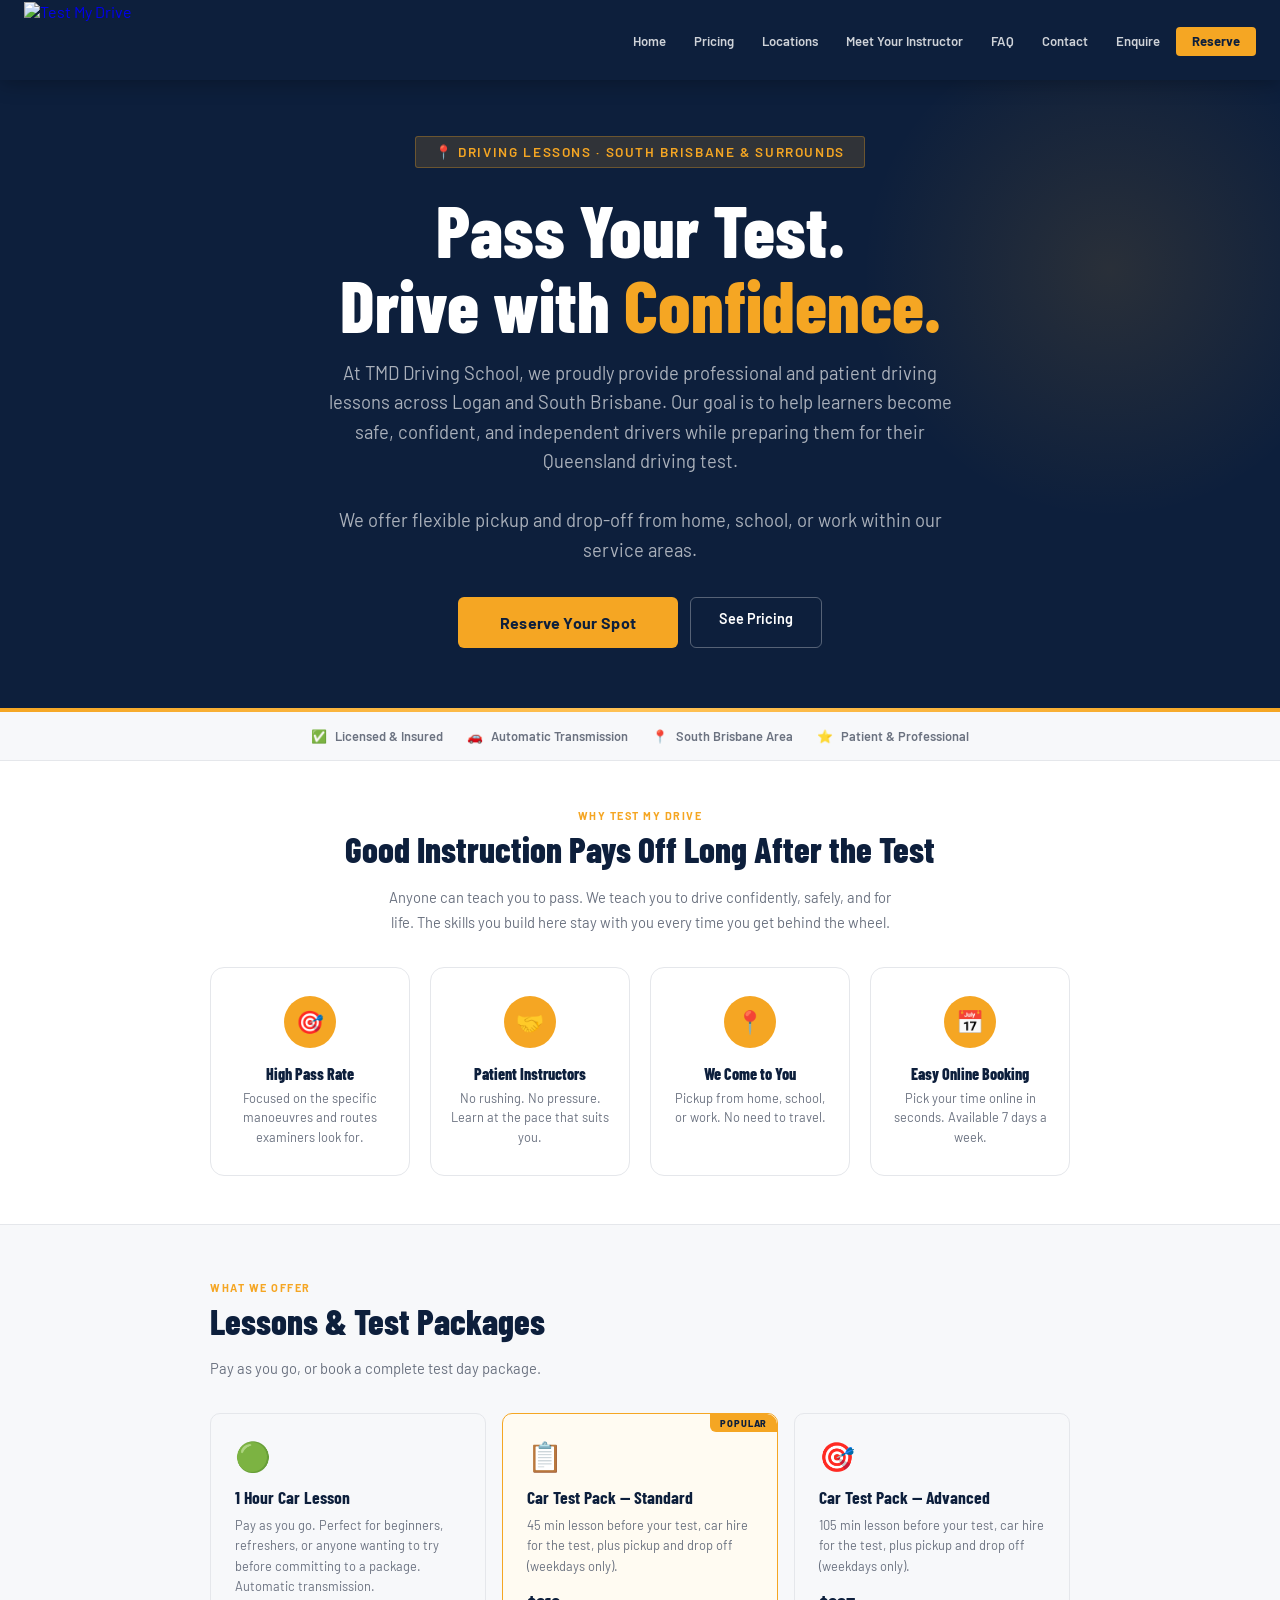
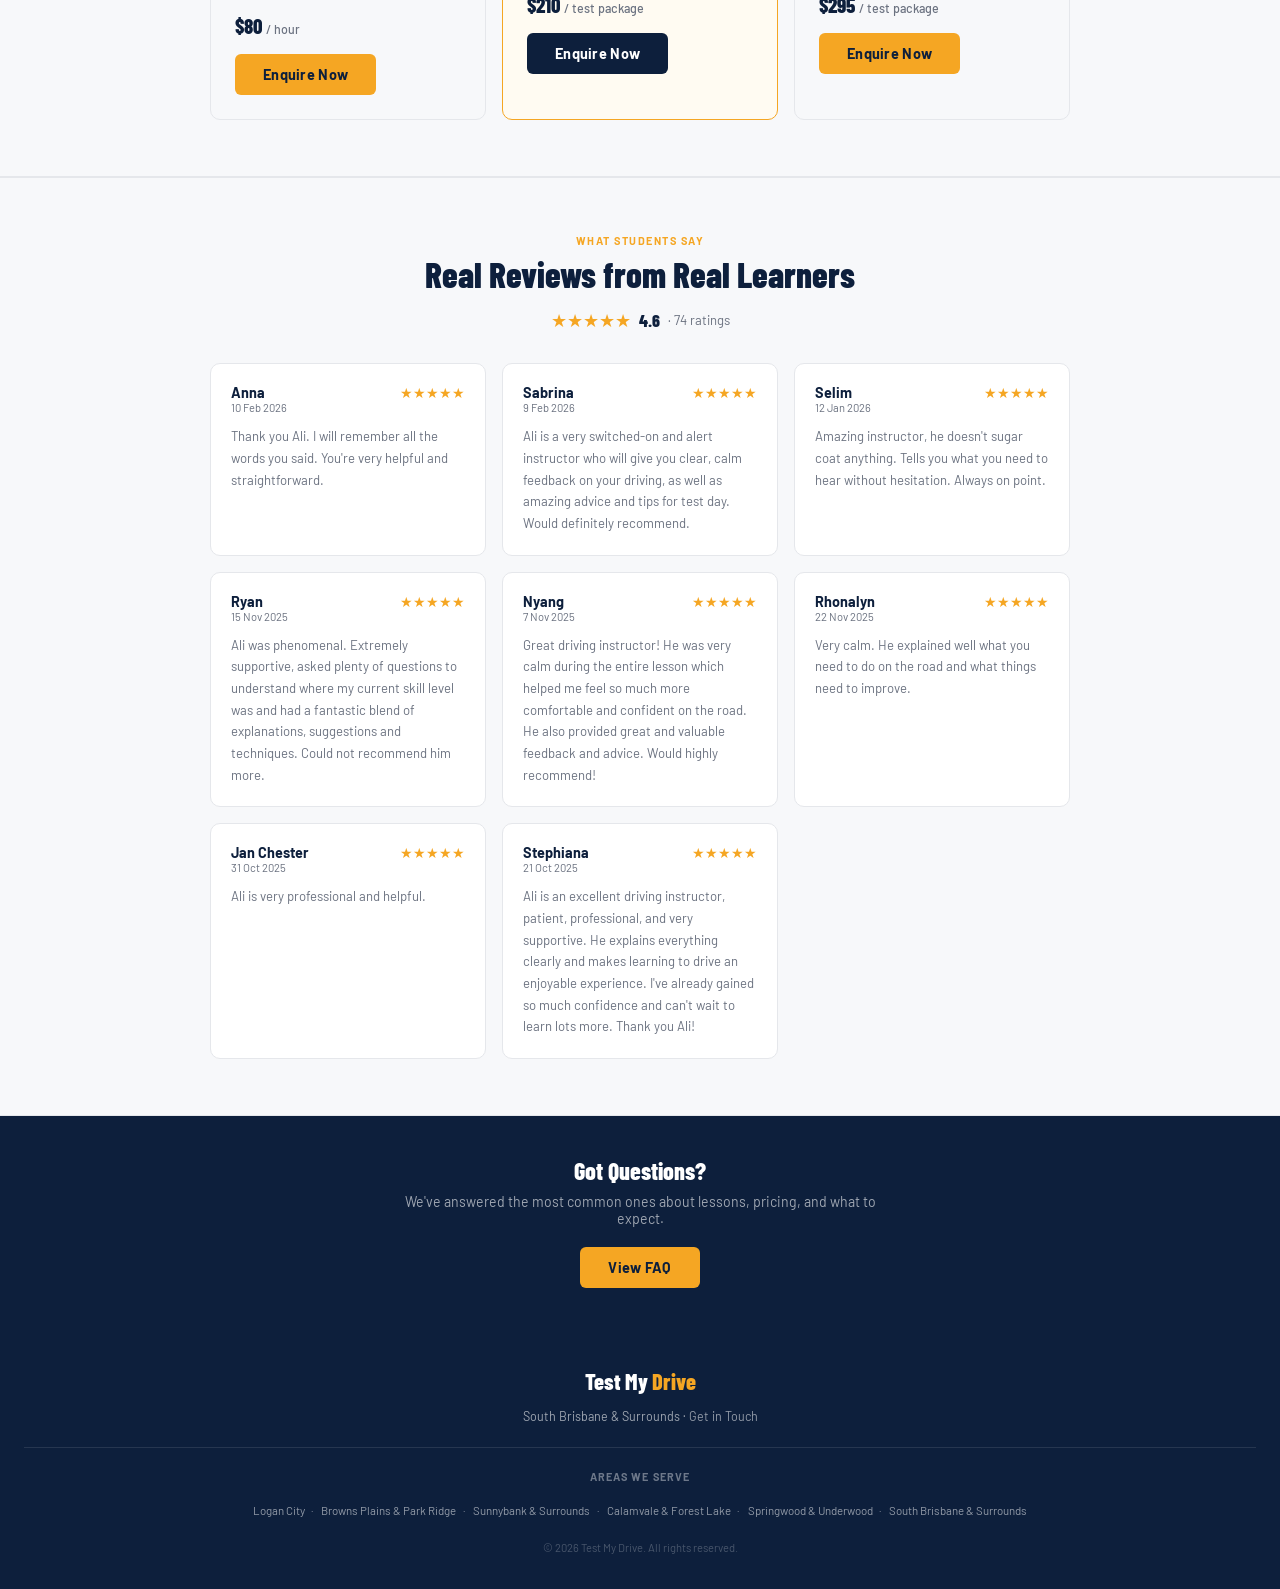
==== index.html @ 2f355c3d "Add files via upload" ====
<!DOCTYPE html>
<html lang="en">
<head>
  <meta charset="UTF-8" />
  <meta name="viewport" content="width=device-width, initial-scale=1.0" />
  <title>Test My Drive — Driving Lessons South Brisbane | Qualified Instructor</title>
  <meta name="description" content="Driving lessons in South Brisbane, West End, Woolloongabba, Annerley, Moorooka, Greenslopes and surrounds. Patient, qualified instructor. Manual and automatic. Book online today." />
  <meta name="keywords" content="driving lessons south Brisbane, driving instructor south Brisbane, driving school Brisbane, learner driver lessons, test preparation Brisbane, manual driving lessons, Woolloongabba driving instructor, Annerley driving lessons, West End driving school" />
  <meta name="robots" content="index, follow" />
  <link rel="canonical" href="https://www.testmydrive.com.au/" />

  <!-- Open Graph -->
  <meta property="og:title" content="Test My Drive — Driving Lessons South Brisbane" />
  <meta property="og:description" content="Patient, qualified driving instruction across South Brisbane. Manual and automatic. Book a lesson today." />
  <meta property="og:type" content="website" />
  <meta property="og:url" content="https://www.testmydrive.com.au/" />
  <meta property="og:locale" content="en_AU" />

  <!-- Local Business Schema -->
  <script type="application/ld+json">
  {
    "@context": "https://schema.org",
    "@type": "DrivingSchool",
    "name": "Test My Drive",
    "url": "https://www.testmydrive.com.au",
    "description": "Professional driving instruction for learners and adults across South Brisbane and surrounds. Manual and automatic lessons available.",
    "address": {
      "@type": "PostalAddress",
      "addressLocality": "South Brisbane",
      "addressRegion": "QLD",
      "addressCountry": "AU"
    },
    "areaServed": [
      "South Brisbane", "West End", "Woolloongabba", "Annerley", "Yeronga",
      "Moorooka", "Salisbury", "Rocklea", "Tarragindi", "Greenslopes",
      "Holland Park", "Mount Gravatt", "Sunnybank", "Runcorn", "Coopers Plains"
    ],
    "priceRange": "$$",
    "openingHours": "Mo-Su 07:00-19:00",
    "sameAs": []
  }
  </script>

  <link rel="preconnect" href="https://fonts.googleapis.com">
  <link href="https://fonts.googleapis.com/css2?family=Barlow:wght@400;500;600&family=Barlow+Condensed:wght@600;700;800&display=swap" rel="stylesheet">
  <link rel="stylesheet" href="style.css" />
  <link href="https://assets.calendly.com/assets/external/widget.css" rel="stylesheet">
  <script src="https://assets.calendly.com/assets/external/widget.js" type="text/javascript" async></script>
  <link rel="stylesheet" href="https://unpkg.com/leaflet@1.9.4/dist/leaflet.css" />
  <script src="https://unpkg.com/leaflet@1.9.4/dist/leaflet.js"></script>
</head>
<body>

  <!-- NAV -->
  <nav>
    <a class="nav-logo" href="#" onclick="showPage('home')">
      <img src="Images/logo.webp" alt="Test My Drive" style="height:76px;width:auto;display:block;" />
    </a>
    <ul class="nav-links">
      <li><a href="#" onclick="showPage('home')">Home</a></li>
      <li><a href="#" onclick="showPage('pricing')">Pricing</a></li>
      <li><a href="#" onclick="showPage('locations')">Locations</a></li>
      <li><a href="#" onclick="showPage('instructor')">Meet Your Instructor</a></li>
      <li><a href="#" onclick="showPage('faq')">FAQ</a></li>
      <li><a href="#" onclick="showPage('contact')">Contact</a></li>
      <li><a href="#" onclick="showPage('booking')">Enquire</a></li>
      <li><a href="#" class="nav-cta" onclick="showPage('instructor')">Reserve</a></li>
    </ul>
    <button class="hamburger" onclick="toggleMenu()">
      <span></span><span></span><span></span>
    </button>
  </nav>

  <!-- MOBILE MENU -->
  <div class="mobile-menu" id="mobileMenu">
    <a href="#" onclick="showPage('home');closeMenu()">Home</a>
    <a href="#" onclick="showPage('pricing');closeMenu()">Pricing</a>
    <a href="#" onclick="showPage('locations');closeMenu()">Locations</a>
    <a href="#" onclick="showPage('instructor');closeMenu()">Meet Your Instructor</a>
    <a href="#" onclick="showPage('faq');closeMenu()">FAQ</a>
    <a href="#" onclick="showPage('contact');closeMenu()">Contact</a>
    <a href="#" onclick="showPage('booking');closeMenu()">Enquire</a>
    <a href="#" class="mob-cta" onclick="showPage('instructor');closeMenu()">Reserve Your Spot</a>
  </div>

  <!-- ════════════════════════════════
       HOME
  ════════════════════════════════ -->
  <div id="page-home" class="page active">

    <div class="hero">
      <div class="hero-inner">
        <div class="hero-eyebrow fade-up">📍 Driving Lessons · South Brisbane &amp; Surrounds</div>
        <h1 class="fade-up delay-1">Pass Your Test.<br>Drive with <span>Confidence.</span></h1>
        <p class="hero-sub fade-up delay-2">At TMD Driving School, we proudly provide professional and patient driving lessons across Logan and South Brisbane. Our goal is to help learners become safe, confident, and independent drivers while preparing them for their Queensland driving test.<br><br>We offer flexible pickup and drop-off from home, school, or work within our service areas.</p>
        <div class="hero-buttons fade-up delay-3">
          <a href="#" onclick="showPage('instructor')"  class="btn-primary">Reserve Your Spot</a>
          <a href="#" class="btn-outline" onclick="showPage('pricing')">See Pricing</a>
        </div>
      </div>
    </div>

    <div class="trust-bar">
      <div class="trust-item"><span class="icon">✅</span> Licensed &amp; Insured</div>
      <div class="trust-item"><span class="icon">🚗</span> Automatic Transmission</div>
      <div class="trust-item"><span class="icon">📍</span> South Brisbane Area</div>
      <div class="trust-item"><span class="icon">⭐</span> Patient &amp; Professional</div>
    </div>

    <!-- Why us feature cards -->
    <div style="padding:3rem 1.5rem;max-width:100%;">
      <div style="max-width:860px;margin:0 auto;">
        <div style="text-align:center;margin-bottom:2rem;">
          <div class="section-label">Why Test My Drive</div>
          <div class="section-title">Good Instruction Pays Off Long After the Test</div>
          <p class="section-sub" style="margin:0.75rem auto 0;max-width:520px;">Anyone can teach you to pass. We teach you to drive confidently, safely, and for life. The skills you build here stay with you every time you get behind the wheel.</p>
        </div>
        <div style="display:grid;grid-template-columns:repeat(auto-fit,minmax(180px,1fr));gap:1.25rem;">

          <div style="background:var(--white);border:1.5px solid var(--lightgrey);border-radius:14px;padding:1.75rem 1.25rem;text-align:center;">
            <div style="width:52px;height:52px;background:var(--amber);border-radius:50%;display:flex;align-items:center;justify-content:center;font-size:1.4rem;margin:0 auto 1rem;">🎯</div>
            <div style="font-family:var(--condensed);font-size:1rem;font-weight:800;color:var(--navy);margin-bottom:0.4rem;">High Pass Rate</div>
            <p style="font-size:0.8rem;color:var(--grey);line-height:1.5;">Focused on the specific manoeuvres and routes examiners look for.</p>
          </div>

          <div style="background:var(--white);border:1.5px solid var(--lightgrey);border-radius:14px;padding:1.75rem 1.25rem;text-align:center;">
            <div style="width:52px;height:52px;background:var(--amber);border-radius:50%;display:flex;align-items:center;justify-content:center;font-size:1.4rem;margin:0 auto 1rem;">🤝</div>
            <div style="font-family:var(--condensed);font-size:1rem;font-weight:800;color:var(--navy);margin-bottom:0.4rem;">Patient Instructors</div>
            <p style="font-size:0.8rem;color:var(--grey);line-height:1.5;">No rushing. No pressure. Learn at the pace that suits you.</p>
          </div>

          <div style="background:var(--white);border:1.5px solid var(--lightgrey);border-radius:14px;padding:1.75rem 1.25rem;text-align:center;">
            <div style="width:52px;height:52px;background:var(--amber);border-radius:50%;display:flex;align-items:center;justify-content:center;font-size:1.4rem;margin:0 auto 1rem;">📍</div>
            <div style="font-family:var(--condensed);font-size:1rem;font-weight:800;color:var(--navy);margin-bottom:0.4rem;">We Come to You</div>
            <p style="font-size:0.8rem;color:var(--grey);line-height:1.5;">Pickup from home, school, or work. No need to travel.</p>
          </div>

          <div style="background:var(--white);border:1.5px solid var(--lightgrey);border-radius:14px;padding:1.75rem 1.25rem;text-align:center;">
            <div style="width:52px;height:52px;background:var(--amber);border-radius:50%;display:flex;align-items:center;justify-content:center;font-size:1.4rem;margin:0 auto 1rem;">📅</div>
            <div style="font-family:var(--condensed);font-size:1rem;font-weight:800;color:var(--navy);margin-bottom:0.4rem;">Easy Online Booking</div>
            <p style="font-size:0.8rem;color:var(--grey);line-height:1.5;">Pick your time online in seconds. Available 7 days a week.</p>
          </div>

        </div>
      </div>
    </div>

    <div class="section" style="background:var(--offwhite);border-top:1px solid var(--lightgrey);border-bottom:1px solid var(--lightgrey);max-width:100%;padding:3.5rem 1.5rem;">
      <div style="max-width:860px;margin:0 auto;">
      <div class="section-label">What We Offer</div>
      <div class="section-title">Lessons & Test Packages</div>
      <p class="section-sub">Pay as you go, or book a complete test day package.</p>

      <div class="lessons-grid">
        <div class="lesson-card">
          <div class="lesson-icon">🟢</div>
          <div class="lesson-title">1 Hour Car Lesson</div>
          <div class="lesson-desc">Pay as you go. Perfect for beginners, refreshers, or anyone wanting to try before committing to a package. Automatic transmission.</div>
          <div class="lesson-price">$80 <span>/ hour</span></div>
          <a href="#" class="btn-primary" onclick="showPage('booking')" style="margin-top:1rem;display:inline-block;">Enquire Now</a>
        </div>
        <div class="lesson-card featured">
          <div class="lesson-icon">📋</div>
          <div class="lesson-title">Car Test Pack — Standard</div>
          <div class="lesson-desc">45 min lesson before your test, car hire for the test, plus pickup and drop off (weekdays only).</div>
          <div class="lesson-price">$210 <span>/ test package</span></div>
          <a href="#" class="btn-primary" onclick="showPage('booking')" style="margin-top:1rem;display:inline-block;background:var(--navy);color:var(--white);">Enquire Now</a>
        </div>
        <div class="lesson-card">
          <div class="lesson-icon">🎯</div>
          <div class="lesson-title">Car Test Pack — Advanced</div>
          <div class="lesson-desc">105 min lesson before your test, car hire for the test, plus pickup and drop off (weekdays only).</div>
          <div class="lesson-price">$295 <span>/ test package</span></div>
          <a href="#" class="btn-primary" onclick="showPage('booking')" style="margin-top:1rem;display:inline-block;">Enquire Now</a>
        </div>
      </div>
      </div>
    </div>

    <div style="background:var(--offwhite);border-top:1px solid var(--lightgrey);border-bottom:1px solid var(--lightgrey);padding:3.5rem 1.5rem;">
      <div style="max-width:860px;margin:0 auto;">

        <!-- Header -->
        <div style="text-align:center;margin-bottom:2rem;">
          <div class="section-label">What Students Say</div>
          <div class="section-title">Real Reviews from Real Learners</div>
          <div style="display:flex;align-items:center;justify-content:center;gap:0.5rem;margin-top:0.75rem;">
            <span style="color:var(--amber);font-size:1.1rem;">★★★★★</span>
            <span style="font-family:var(--condensed);font-size:1.1rem;font-weight:800;color:var(--navy);">4.6</span>
            <span style="font-size:0.82rem;color:var(--grey);">· 74 ratings</span>
          </div>
        </div>

        <!-- Review cards -->
        <div style="display:grid;grid-template-columns:repeat(auto-fit,minmax(260px,1fr));gap:1rem;">

          <div style="background:var(--white);border:1.5px solid var(--lightgrey);border-radius:10px;padding:1.25rem;">
            <div style="display:flex;justify-content:space-between;align-items:flex-start;margin-bottom:0.75rem;">
              <div>
                <div style="font-weight:700;color:var(--navy);font-size:0.9rem;">Anna</div>
                <div style="font-size:0.7rem;color:var(--grey);">10 Feb 2026</div>
              </div>
              <span style="color:var(--amber);font-size:0.85rem;">★★★★★</span>
            </div>
            <p style="font-size:0.82rem;color:var(--grey);line-height:1.65;">Thank you Ali. I will remember all the words you said. You're very helpful and straightforward.</p>
          </div>

          <div style="background:var(--white);border:1.5px solid var(--lightgrey);border-radius:10px;padding:1.25rem;">
            <div style="display:flex;justify-content:space-between;align-items:flex-start;margin-bottom:0.75rem;">
              <div>
                <div style="font-weight:700;color:var(--navy);font-size:0.9rem;">Sabrina</div>
                <div style="font-size:0.7rem;color:var(--grey);">9 Feb 2026</div>
              </div>
              <span style="color:var(--amber);font-size:0.85rem;">★★★★★</span>
            </div>
            <p style="font-size:0.82rem;color:var(--grey);line-height:1.65;">Ali is a very switched-on and alert instructor who will give you clear, calm feedback on your driving, as well as amazing advice and tips for test day. Would definitely recommend.</p>
          </div>

          <div style="background:var(--white);border:1.5px solid var(--lightgrey);border-radius:10px;padding:1.25rem;">
            <div style="display:flex;justify-content:space-between;align-items:flex-start;margin-bottom:0.75rem;">
              <div>
                <div style="font-weight:700;color:var(--navy);font-size:0.9rem;">Selim</div>
                <div style="font-size:0.7rem;color:var(--grey);">12 Jan 2026</div>
              </div>
              <span style="color:var(--amber);font-size:0.85rem;">★★★★★</span>
            </div>
            <p style="font-size:0.82rem;color:var(--grey);line-height:1.65;">Amazing instructor, he doesn't sugar coat anything. Tells you what you need to hear without hesitation. Always on point.</p>
          </div>

          <div style="background:var(--white);border:1.5px solid var(--lightgrey);border-radius:10px;padding:1.25rem;">
            <div style="display:flex;justify-content:space-between;align-items:flex-start;margin-bottom:0.75rem;">
              <div>
                <div style="font-weight:700;color:var(--navy);font-size:0.9rem;">Ryan</div>
                <div style="font-size:0.7rem;color:var(--grey);">15 Nov 2025</div>
              </div>
              <span style="color:var(--amber);font-size:0.85rem;">★★★★★</span>
            </div>
            <p style="font-size:0.82rem;color:var(--grey);line-height:1.65;">Ali was phenomenal. Extremely supportive, asked plenty of questions to understand where my current skill level was and had a fantastic blend of explanations, suggestions and techniques. Could not recommend him more.</p>
          </div>

          <div style="background:var(--white);border:1.5px solid var(--lightgrey);border-radius:10px;padding:1.25rem;">
            <div style="display:flex;justify-content:space-between;align-items:flex-start;margin-bottom:0.75rem;">
              <div>
                <div style="font-weight:700;color:var(--navy);font-size:0.9rem;">Nyang</div>
                <div style="font-size:0.7rem;color:var(--grey);">7 Nov 2025</div>
              </div>
              <span style="color:var(--amber);font-size:0.85rem;">★★★★★</span>
            </div>
            <p style="font-size:0.82rem;color:var(--grey);line-height:1.65;">Great driving instructor! He was very calm during the entire lesson which helped me feel so much more comfortable and confident on the road. He also provided great and valuable feedback and advice. Would highly recommend!</p>
          </div>

          <div style="background:var(--white);border:1.5px solid var(--lightgrey);border-radius:10px;padding:1.25rem;">
            <div style="display:flex;justify-content:space-between;align-items:flex-start;margin-bottom:0.75rem;">
              <div>
                <div style="font-weight:700;color:var(--navy);font-size:0.9rem;">Rhonalyn</div>
                <div style="font-size:0.7rem;color:var(--grey);">22 Nov 2025</div>
              </div>
              <span style="color:var(--amber);font-size:0.85rem;">★★★★★</span>
            </div>
            <p style="font-size:0.82rem;color:var(--grey);line-height:1.65;">Very calm. He explained well what you need to do on the road and what things need to improve.</p>
          </div>

          <div style="background:var(--white);border:1.5px solid var(--lightgrey);border-radius:10px;padding:1.25rem;">
            <div style="display:flex;justify-content:space-between;align-items:flex-start;margin-bottom:0.75rem;">
              <div>
                <div style="font-weight:700;color:var(--navy);font-size:0.9rem;">Jan Chester</div>
                <div style="font-size:0.7rem;color:var(--grey);">31 Oct 2025</div>
              </div>
              <span style="color:var(--amber);font-size:0.85rem;">★★★★★</span>
            </div>
            <p style="font-size:0.82rem;color:var(--grey);line-height:1.65;">Ali is very professional and helpful.</p>
          </div>

          <div style="background:var(--white);border:1.5px solid var(--lightgrey);border-radius:10px;padding:1.25rem;">
            <div style="display:flex;justify-content:space-between;align-items:flex-start;margin-bottom:0.75rem;">
              <div>
                <div style="font-weight:700;color:var(--navy);font-size:0.9rem;">Stephiana</div>
                <div style="font-size:0.7rem;color:var(--grey);">21 Oct 2025</div>
              </div>
              <span style="color:var(--amber);font-size:0.85rem;">★★★★★</span>
            </div>
            <p style="font-size:0.82rem;color:var(--grey);line-height:1.65;">Ali is an excellent driving instructor, patient, professional, and very supportive. He explains everything clearly and makes learning to drive an enjoyable experience. I've already gained so much confidence and can't wait to learn lots more. Thank you Ali!</p>
          </div>

        </div>
      </div>
    </div>

    <div style="background:var(--navy);padding:2.5rem 1.5rem;text-align:center;">
      <div style="max-width:500px;margin:0 auto;">
        <div style="font-family:var(--condensed);font-size:1.5rem;font-weight:800;color:var(--white);margin-bottom:0.5rem;">Got Questions?</div>
        <p style="color:rgba(255,255,255,0.6);font-size:0.88rem;margin-bottom:1.25rem;">We've answered the most common ones about lessons, pricing, and what to expect.</p>
        <a href="#" class="btn-primary" onclick="showPage('faq')">View FAQ</a>
      </div>
    </div>

  </div>

  <!-- ════════════════════════════════
       PRICING
  ════════════════════════════════ -->
  <div id="page-pricing" class="page">
    <div class="page-hero">
      <div class="page-hero-inner">
        <h2>Simple, Fair Rates</h2>
        <p style="color:var(--amber);">Good instruction pays for itself.</p>
      </div>
    </div>

    <div class="pricing-section">
      <div class="pricing-inner">
        <div class="section-title">Choose What Works For You</div>

        <div class="pricing-grid">
          <div class="pricing-card">
            <div class="pricing-label">1 Hour Car Lesson</div>
            <div class="pricing-amount">$80</div>
            <div class="pricing-duration">per hour · automatic</div>
            <div class="pricing-desc">Pay as you go. Perfect for a trial lesson or one-off refresher. Payment required to confirm your booking.</div>
            <a href="#" onclick="showPage('instructor')"  class="btn-primary" style="margin-top:1.25rem;display:inline-block;">Reserve Your Spot</a>
          </div>
          <div class="pricing-card highlight">
            <div class="pricing-label">Car Test Pack — Standard</div>
            <div class="pricing-amount">$210</div>
            <div class="pricing-duration">test package · weekdays</div>
            <div class="pricing-desc">Includes a 45 min lesson before your test, car hire for the test, and pickup and drop off (weekdays only).</div>
            <a href="#" onclick="showPage('instructor')"  class="btn-primary" style="margin-top:1.25rem;display:inline-block;">Reserve Your Spot</a>
          </div>
          <div class="pricing-card">
            <div class="pricing-label">Car Test Pack — Advanced</div>
            <div class="pricing-amount">$295</div>
            <div class="pricing-duration">test package · weekdays</div>
            <div class="pricing-desc">Includes a 105 min lesson before your test, car hire for the test, and pickup and drop off (weekdays only).</div>
            <a href="#" onclick="showPage('instructor')"  class="btn-primary" style="margin-top:1.25rem;display:inline-block;">Reserve Your Spot</a>
          </div>
        </div>

        <p style="color:var(--grey);font-size:0.75rem;margin-top:1.5rem;text-align:center;">All lessons are automatic transmission. Your instructor will be in touch to confirm your booking and arrange payment.</p>
      </div>
    </div>

    <div class="section" style="text-align:center;">
      <div class="section-title">Ready to Get Started?</div>
      <p class="section-sub" style="margin:0.5rem auto 1.5rem;">Get in touch and we'll find the right option for you.</p>
      <a href="#" onclick="showPage('booking')" class="btn-primary">Enquire Now</a>
    </div>
  </div>

  <!-- ════════════════════════════════
       MEET YOUR INSTRUCTORS
  ════════════════════════════════ -->
  <div id="page-instructor" class="page">
    <div class="page-hero">
      <div class="page-hero-inner">
        <h2>Meet Your Instructor</h2>
        <p style="color:var(--amber);">Book Direct with Ali</p>
        <p>Qualified, patient, and focused on getting you to pass first time.</p>
      </div>
    </div>

    <div class="section">
      <div style="max-width:680px;margin:0 auto;">

        <!-- ── INSTRUCTOR 1 ── -->
        <div style="background:var(--offwhite);border:1.5px solid var(--lightgrey);border-radius:14px;padding:2rem;display:flex;gap:2rem;align-items:flex-start;flex-wrap:wrap;">
          <div style="width:120px;height:120px;border-radius:50%;flex-shrink:0;overflow:hidden;border:3px solid var(--amber);">
            <img src="Images/Ali.jpg" alt="Ali, driving instructor at Test My Drive" style="width:100%;height:100%;object-fit:cover;object-position:top;display:block;" />
          </div>
          <div style="flex:1;min-width:200px;">
            <div class="section-label" style="margin-bottom:0.3rem;">Instructor</div>
            <div class="section-title" style="margin-bottom:0.5rem;">Ali</div>
            <p style="font-size:0.88rem;color:var(--grey);line-height:1.7;margin-bottom:1rem;">Hi, I'm Ali, the founder and instructor here at Test My Drive. My goal is pretty simple: I want to help you become a safe, confident, and independent driver. I know getting behind the wheel for the first time can be a bit stressful, so I keep my lessons calm and patient. No pressure. Just a supportive environment where you can learn at your own pace.</p>
            <p style="font-size:0.88rem;color:var(--grey);line-height:1.7;margin-bottom:1rem;">I work with everyone from absolute beginners to international drivers getting used to Australian roads and rules. For me it's not just about helping you pass the test. It's about making sure you're actually ready to drive safely for the rest of your life.</p>
            <div style="background:rgba(245,166,35,0.08);border:1px solid rgba(245,166,35,0.3);border-radius:8px;padding:0.75rem 1rem;margin-bottom:1rem;">
              <div style="font-size:0.68rem;font-weight:700;letter-spacing:0.1em;text-transform:uppercase;color:var(--amber);margin-bottom:0.4rem;">🌐 Languages Spoken</div>
              <div style="font-size:0.82rem;color:var(--navy);font-weight:600;">English · Urdu · Hindi · Dari · Persian</div>
              <div style="font-size:0.75rem;color:var(--grey);margin-top:0.25rem;">Learning in your own language makes a real difference.</div>
            </div>
            <div style="display:grid;grid-template-columns:1fr 1fr;gap:0.5rem;margin-bottom:1rem;">
              <span class="about-badge">✅ Fully Licensed Instructor</span>
              <span class="about-badge">✅ Blue Card Holder</span>
              <span class="about-badge">✅ Fully Insured</span>
              <span class="about-badge">✅ Automatic Transmission</span>
            </div>
          </div>
        </div>

        <div class="about-stats" style="margin-top:1.5rem;">
          <div class="stat-box"><div class="stat-number">804<span>+</span></div><div class="stat-label">Completed Lessons</div></div>
          <div class="stat-box"><div class="stat-number">74<span>+</span></div><div class="stat-label">Ratings</div></div>
          <div class="stat-box"><div class="stat-number">4.6<span>★</span></div><div class="stat-label">Average Rating</div></div>
          <div class="stat-box"><div class="stat-number">5<span>+</span></div><div class="stat-label">Languages Spoken</div></div>
        </div>

        <div style="margin-top:2rem;text-align:center;">
          <div style="font-family:var(--condensed);font-size:1.1rem;font-weight:800;color:var(--navy);margin-bottom:0.5rem;">Ready to Book?</div>
          <p style="font-size:0.85rem;color:var(--grey);margin-bottom:1.25rem;">Pick a time that suits you. Ali will confirm and give you a quick call before your first lesson.</p>
          <a href="#" onclick="showPage('booking-ali')" class="btn-primary" style="display:inline-block;font-size:1rem;padding:1rem 2.5rem;">
            📅 Book With Ali
          </a>
        </div>

      </div>
    </div>
  </div>

  <!-- ════════════════════════════════
       CONTACT
  ════════════════════════════════ -->
  <div id="page-contact" class="page">
    <div class="page-hero">
      <div class="page-hero-inner">
        <h2>Get In Touch</h2>
        <p style="color:var(--amber);">We'll get back to you within 24 hours.</p>
      </div>
    </div>

    <div class="section">
      <div style="max-width:560px;margin:0 auto;display:flex;flex-direction:column;gap:1rem;">

        <a href="tel:0457277629" style="display:flex;align-items:center;gap:1.25rem;background:var(--offwhite);border:1.5px solid var(--lightgrey);border-radius:12px;padding:1.5rem;text-decoration:none;transition:all 0.2s;" onmouseover="this.style.borderColor='var(--amber)'" onmouseout="this.style.borderColor='var(--lightgrey)'">
          <div style="width:48px;height:48px;background:var(--amber);border-radius:50%;display:flex;align-items:center;justify-content:center;font-size:1.3rem;flex-shrink:0;">📞</div>
          <div>
            <div style="font-size:0.68rem;font-weight:700;letter-spacing:0.1em;text-transform:uppercase;color:var(--grey);margin-bottom:0.2rem;">Phone</div>
            <div style="font-family:var(--condensed);font-size:1.3rem;font-weight:800;color:var(--navy);">0457 277 629</div>
            <div style="font-size:0.75rem;color:var(--grey);margin-top:0.1rem;">Call or text to enquire or book</div>
          </div>
        </a>

        <a href="/cdn-cgi/l/email-protection#6e070008012e1a0b1d1a03170a1c07180b400d0103400f1b" style="display:flex;align-items:center;gap:1.25rem;background:var(--offwhite);border:1.5px solid var(--lightgrey);border-radius:12px;padding:1.5rem;text-decoration:none;transition:all 0.2s;" onmouseover="this.style.borderColor='var(--amber)'" onmouseout="this.style.borderColor='var(--lightgrey)'">
          <div style="width:48px;height:48px;background:var(--navy);border-radius:50%;display:flex;align-items:center;justify-content:center;font-size:1.3rem;flex-shrink:0;">✉️</div>
          <div>
            <div style="font-size:0.68rem;font-weight:700;letter-spacing:0.1em;text-transform:uppercase;color:var(--grey);margin-bottom:0.2rem;">Email</div>
            <div style="font-family:var(--condensed);font-size:1.2rem;font-weight:800;color:var(--navy);"><span class="__cf_email__" data-cfemail="1d74737b725d69786e697064796f746b78337e7270337c68">[email&#160;protected]</span></div>
            <div style="font-size:0.75rem;color:var(--grey);margin-top:0.1rem;">We reply within 24 hours</div>
          </div>
        </a>

        <div style="display:flex;align-items:center;gap:1.25rem;background:var(--offwhite);border:1.5px solid var(--lightgrey);border-radius:12px;padding:1.5rem;">
          <div style="width:48px;height:48px;background:var(--navy2);border-radius:50%;display:flex;align-items:center;justify-content:center;font-size:1.3rem;flex-shrink:0;">📍</div>
          <div>
            <div style="font-size:0.68rem;font-weight:700;letter-spacing:0.1em;text-transform:uppercase;color:var(--grey);margin-bottom:0.2rem;">Service Area</div>
            <div style="font-family:var(--condensed);font-size:1.2rem;font-weight:800;color:var(--navy);">South Brisbane &amp; Surrounds</div>
            <div style="font-size:0.75rem;color:var(--grey);margin-top:0.1rem;">West End · Woolloongabba · Annerley · Moorooka · Greenslopes and more</div>
          </div>
        </div>

        <div style="margin-top:0.5rem;text-align:center;">
          <a href="#" class="btn-primary" onclick="showPage('booking')">Book Online Instead →</a>
        </div>

        <!-- Map -->
        <div style="margin-top:2rem;border-radius:12px;overflow:hidden;border:1.5px solid var(--lightgrey);">
          <iframe
            src="https://www.google.com/maps/embed?pb=!1m14!1m12!1m3!1d56246.54!2d153.0200!3d-27.5000!2m3!1f0!2f0!3f0!3m2!1i1024!2i768!4f13.1!5e0!3m2!1sen!2sau!4v1"
            width="100%"
            height="300"
            style="border:0;display:block;"
            allowfullscreen=""
            loading="lazy"
            referrerpolicy="no-referrer-when-downgrade"
            title="Test My Drive service area — South Brisbane"
          ></iframe>
        </div>

      </div>
    </div>
  </div>

  <!-- ════════════════════════════════
       FAQ
  ════════════════════════════════ -->
  <div id="page-faq" class="page">
    <div class="page-hero">
      <div class="page-hero-inner">
        <h2>Frequently Asked Questions</h2>
        <p style="color:var(--amber);">Everything you need to know before booking.</p>
      </div>
    </div>

    <div class="section">
      <div class="faq-list">

        <div class="faq-item">
          <button class="faq-question" onclick="toggleFaq(this)">
            How many lessons will I need to pass my test?
            <span class="faq-chevron">▼</span>
          </button>
          <div class="faq-answer">
            <div class="faq-answer-inner">
              It depends on the individual. In Queensland, learner drivers must complete a minimum of 100 logged hours before sitting their practical test. Most students benefit from a mix of private practice with family and professional lessons with an instructor. We'll give you an honest assessment after your first lesson on what we think you'll need.
            </div>
          </div>
        </div>

        <div class="faq-item">
          <button class="faq-question" onclick="toggleFaq(this)">
            What areas do you cover?
            <span class="faq-chevron">▼</span>
          </button>
          <div class="faq-answer">
            <div class="faq-answer-inner">
              We cover Logan Central and surrounding suburbs including Marsden, Loganlea, Meadowbrook, Kingston, Waterford, Crestmead, Beenleigh, Browns Plains, Springwood, Sunnybank, Runcorn, Moorooka, Salisbury, Calamvale and more. Not sure if we cover your area? Just get in touch and we will let you know.
            </div>
          </div>
        </div>

        <div class="faq-item">
          <button class="faq-question" onclick="toggleFaq(this)">
            Do you offer manual or automatic lessons?
            <span class="faq-chevron">▼</span>
          </button>
          <div class="faq-answer">
            <div class="faq-answer-inner">
              All lessons are in an automatic vehicle. This means you will be eligible for an automatic licence on passing your test. If you specifically need manual, get in touch and we can discuss options.
            </div>
          </div>
        </div>

        <div class="faq-item">
          <button class="faq-question" onclick="toggleFaq(this)">
            What do I need to bring to my lesson?
            <span class="faq-chevron">▼</span>
          </button>
          <div class="faq-answer">
            <div class="faq-answer-inner">
              Bring your current Queensland learner licence. You must have it on you to legally drive on public roads. Wear comfortable, flat shoes. Your logbook is also useful so we can sign off your hours after each session.
            </div>
          </div>
        </div>

        <div class="faq-item">
          <button class="faq-question" onclick="toggleFaq(this)">
            How do I pay for lessons?
            <span class="faq-chevron">▼</span>
          </button>
          <div class="faq-answer">
            <div class="faq-answer-inner">
              Payment is required before your lesson to secure your booking. Your instructor will be in touch after you enquire to confirm your time and arrange payment. We will confirm all pricing before your first lesson so there are no surprises.
            </div>
          </div>
        </div>

        <div class="faq-item">
          <button class="faq-question" onclick="toggleFaq(this)">
            What is your cancellation policy?
            <span class="faq-chevron">▼</span>
          </button>
          <div class="faq-answer">
            <div class="faq-answer-inner">
              We ask for at least 24 hours notice if you need to cancel or reschedule. Cancellations with less than 24 hours notice may incur a fee. We understand things come up so just let us know as soon as possible and we will do our best to work with you.
            </div>
          </div>
        </div>

        <div class="faq-item">
          <button class="faq-question" onclick="toggleFaq(this)">
            Can I use your car for my driving test?
            <span class="faq-chevron">▼</span>
          </button>
          <div class="faq-answer">
            <div class="faq-answer-inner">
              Yes. We offer two test day packages that include car hire for your practical test. The Car Test Pack Standard ($210) includes a 45 minute lesson before your test, car hire, and pickup and drop off on weekdays. The Car Test Pack Advanced ($295) includes a 105 minute lesson before your test, car hire, and pickup and drop off on weekdays. Get in touch to book either package.
            </div>
          </div>
        </div>

        <div class="faq-item">
          <button class="faq-question" onclick="toggleFaq(this)">
            I'm a nervous driver, is that okay?
            <span class="faq-chevron">▼</span>
          </button>
          <div class="faq-answer">
            <div class="faq-answer-inner">
              Completely normal and very common, especially for adult learners. We take a calm, patient approach and never rush. We go at whatever pace makes you comfortable and build confidence gradually. Many of our students started very nervous and passed with flying colours.
            </div>
          </div>
        </div>

      </div>

      <div style="margin-top:2rem;text-align:center;">
        <p style="color:var(--grey);font-size:0.85rem;margin-bottom:1rem;">Still got a question? Just get in touch.</p>
        <a href="#" class="btn-primary" onclick="showPage('booking')">Contact Us</a>
      </div>
    </div>
  </div>

  <!-- ════════════════════════════════
       BOOKING
  ════════════════════════════════ -->
  <div id="page-booking" class="page">
    <div class="page-hero">
      <div class="page-hero-inner">
        <h2>Have a Question?</h2>
        <p>Tell us your suburb and what you need. We'll get back to you within 24 hours.</p>
      </div>
    </div>

    <div class="booking-section">
      <div class="booking-inner">

        <div class="trust-bar" style="background:transparent;border:none;padding:0;margin-bottom:2rem;display:flex;flex-wrap:nowrap;justify-content:flex-start;gap:1.5rem;">
          <div class="trust-item"><span class="icon">⚡</span> Fast response</div>
          <div class="trust-item"><span class="icon">📞</span> We call to confirm</div>
          <div class="trust-item"><span class="icon">🗓️</span> Flexible scheduling</div>
        </div>

        <form id="bookingForm" action="https://api.web3forms.com/submit" method="POST">
          <input type="hidden" name="access_key" value="b1f2dba0-b055-4ed5-9a1e-3049441b7723" />
          <input type="hidden" name="subject" value="New Lesson Enquiry — Test My Drive" />
          <input type="hidden" name="redirect" value="false" />
          <input type="checkbox" name="botcheck" style="display:none;" />

          <div class="form-grid">
            <div class="form-group full">
              <label class="form-label" for="name">Full Name</label>
              <input class="form-input" type="text" id="name" name="name" placeholder="Jane Smith" required />
            </div>
            <div class="form-group">
              <label class="form-label" for="phone">Phone Number</label>
              <input class="form-input" type="tel" id="phone" name="phone" placeholder="04XX XXX XXX" required />
            </div>
            <div class="form-group">
              <label class="form-label" for="email">Email Address</label>
              <input class="form-input" type="email" id="email" name="email" placeholder="jane@email.com" required />
            </div>
            <div class="form-group full">
              <label class="form-label" for="suburb">Your Suburb</label>
              <input class="form-input" type="text" id="suburb" name="suburb" placeholder="e.g. West End, Annerley, Woolloongabba..." required />
            </div>
            <div class="form-group">
              <label class="form-label" for="lesson-type">Lesson Type</label>
              <select class="form-select" id="lesson-type" name="lesson-type" required>
                <option value="">Select a lesson type</option>
                <option>1 Hour Car Lesson — $80</option>
                <option>Car Test Pack Standard — $210</option>
                <option>Car Test Pack Advanced — $295</option>
                <option>Not sure yet</option>
              </select>
            </div>
            <div class="form-group full">
              <label class="form-label" for="message">Anything Else?</label>
              <textarea class="form-textarea" id="message" name="message" placeholder="Tell us where you're at, e.g. just got your Ls, nervous driver, failed a test, haven't driven in years..."></textarea>
            </div>
          </div>

          <button type="submit" class="form-submit">Send Enquiry →</button>
        </form>

        <div class="form-success" id="formSuccess">
          <div class="tick">✅</div>
          <h3>Enquiry Sent!</h3>
          <p>Thanks for getting in touch. We'll be in touch within 24 hours to confirm your booking.</p>
        </div>

      </div>
    </div>
  </div>

  <!-- ════════════════════════════════
       RESERVE
  ════════════════════════════════ -->
  <div id="page-reserve" class="page">
    <div class="page-hero">
      <div class="page-hero-inner">
        <h2>Reserve Your Spot</h2>
        <p style="color:var(--amber);">Pick Your Time</p>
        <p>Choose a date and time that suits you. We'll be in touch to confirm.</p>
      </div>
    </div>

    <div class="section">
      <div style="max-width:720px;margin:0 auto;">
        <div class="calendly-inline-widget"
          data-url="https://calendly.com/hey_its_leon/reserve-your-spot-driving-lesson?hide_gdpr_banner=1&primary_color=f5a623"
          style="min-width:320px;height:1200px;border-radius:12px;overflow:hidden;">
        </div>
      </div>
    </div>
  </div>

  <!-- ════════════════════════════════
       LOCATIONS
  ════════════════════════════════ -->
  <div id="page-locations" class="page">
    <div class="page-hero">
      <div class="page-hero-inner">
        <h2>Driving Lessons Across Logan &amp; Brisbane Southside</h2>
        <p style="color:var(--amber);">We come to you. Find your area below.</p>
      </div>
    </div>

    <div style="max-width:900px;margin:0 auto;padding:3rem 1.5rem;">

      <!-- LOGAN AREA -->
      <div style="margin-bottom:2.5rem;">
        <div style="font-family:var(--condensed);font-size:1.3rem;font-weight:800;color:var(--navy);margin-bottom:1rem;">
          <a href="locations/logan-city.html" style="color:var(--navy);text-decoration:none;transition:color 0.2s;" onmouseover="this.style.color='var(--amber)'" onmouseout="this.style.color='var(--navy)'">Logan City <span style="color:var(--amber);font-size:0.85rem;">→</span></a>
        </div>
        <div style="display:flex;flex-wrap:wrap;gap:0.5rem;">
          <span style="font-size:0.82rem;color:var(--grey);background:var(--offwhite);border:1.5px solid var(--lightgrey);border-radius:20px;padding:0.35rem 1rem;">Logan Central</span>
          <span style="font-size:0.82rem;color:var(--grey);background:var(--offwhite);border:1.5px solid var(--lightgrey);border-radius:20px;padding:0.35rem 1rem;">Marsden</span>
          <span style="font-size:0.82rem;color:var(--grey);background:var(--offwhite);border:1.5px solid var(--lightgrey);border-radius:20px;padding:0.35rem 1rem;">Loganlea</span>
          <span style="font-size:0.82rem;color:var(--grey);background:var(--offwhite);border:1.5px solid var(--lightgrey);border-radius:20px;padding:0.35rem 1rem;">Meadowbrook</span>
          <span style="font-size:0.82rem;color:var(--grey);background:var(--offwhite);border:1.5px solid var(--lightgrey);border-radius:20px;padding:0.35rem 1rem;">Kingston</span>
          <span style="font-size:0.82rem;color:var(--grey);background:var(--offwhite);border:1.5px solid var(--lightgrey);border-radius:20px;padding:0.35rem 1rem;">Waterford</span>
          <span style="font-size:0.82rem;color:var(--grey);background:var(--offwhite);border:1.5px solid var(--lightgrey);border-radius:20px;padding:0.35rem 1rem;">Waterford West</span>
          <span style="font-size:0.82rem;color:var(--grey);background:var(--offwhite);border:1.5px solid var(--lightgrey);border-radius:20px;padding:0.35rem 1rem;">Logan Reserve</span>
          <span style="font-size:0.82rem;color:var(--grey);background:var(--offwhite);border:1.5px solid var(--lightgrey);border-radius:20px;padding:0.35rem 1rem;">Crestmead</span>
          <span style="font-size:0.82rem;color:var(--grey);background:var(--offwhite);border:1.5px solid var(--lightgrey);border-radius:20px;padding:0.35rem 1rem;">Beenleigh</span>
          <span style="font-size:0.82rem;color:var(--grey);background:var(--offwhite);border:1.5px solid var(--lightgrey);border-radius:20px;padding:0.35rem 1rem;">Bethania</span>
          <span style="font-size:0.82rem;color:var(--grey);background:var(--offwhite);border:1.5px solid var(--lightgrey);border-radius:20px;padding:0.35rem 1rem;">Holmview</span>
          <span style="font-size:0.82rem;color:var(--grey);background:var(--offwhite);border:1.5px solid var(--lightgrey);border-radius:20px;padding:0.35rem 1rem;">Edens Landing</span>
          <span style="font-size:0.82rem;color:var(--grey);background:var(--offwhite);border:1.5px solid var(--lightgrey);border-radius:20px;padding:0.35rem 1rem;">Eagleby</span>
          <span style="font-size:0.82rem;color:var(--grey);background:var(--offwhite);border:1.5px solid var(--lightgrey);border-radius:20px;padding:0.35rem 1rem;">Loganholme</span>
          <span style="font-size:0.82rem;color:var(--grey);background:var(--offwhite);border:1.5px solid var(--lightgrey);border-radius:20px;padding:0.35rem 1rem;">Tanah Merah</span>
        </div>
      </div>

      <hr style="border:none;border-top:1px solid var(--lightgrey);margin-bottom:2.5rem;" />

      <!-- BROWNS PLAINS -->
      <div style="margin-bottom:2.5rem;">
        <div style="font-family:var(--condensed);font-size:1.3rem;font-weight:800;color:var(--navy);margin-bottom:1rem;">
          <a href="locations/browns-plains.html" style="color:var(--navy);text-decoration:none;transition:color 0.2s;" onmouseover="this.style.color='var(--amber)'" onmouseout="this.style.color='var(--navy)'">Browns Plains &amp; Park Ridge <span style="color:var(--amber);font-size:0.85rem;">→</span></a>
        </div>
        <div style="display:flex;flex-wrap:wrap;gap:0.5rem;">
          <span style="font-size:0.82rem;color:var(--grey);background:var(--offwhite);border:1.5px solid var(--lightgrey);border-radius:20px;padding:0.35rem 1rem;">Browns Plains</span>
          <span style="font-size:0.82rem;color:var(--grey);background:var(--offwhite);border:1.5px solid var(--lightgrey);border-radius:20px;padding:0.35rem 1rem;">Hillcrest</span>
          <span style="font-size:0.82rem;color:var(--grey);background:var(--offwhite);border:1.5px solid var(--lightgrey);border-radius:20px;padding:0.35rem 1rem;">Regents Park</span>
          <span style="font-size:0.82rem;color:var(--grey);background:var(--offwhite);border:1.5px solid var(--lightgrey);border-radius:20px;padding:0.35rem 1rem;">Boronia Heights</span>
          <span style="font-size:0.82rem;color:var(--grey);background:var(--offwhite);border:1.5px solid var(--lightgrey);border-radius:20px;padding:0.35rem 1rem;">Heritage Park</span>
        </div>
      </div>

      <hr style="border:none;border-top:1px solid var(--lightgrey);margin-bottom:2.5rem;" />

      <!-- SUNNYBANK -->
      <div style="margin-bottom:2.5rem;">
        <div style="font-family:var(--condensed);font-size:1.3rem;font-weight:800;color:var(--navy);margin-bottom:1rem;">
          <a href="locations/sunnybank.html" style="color:var(--navy);text-decoration:none;transition:color 0.2s;" onmouseover="this.style.color='var(--amber)'" onmouseout="this.style.color='var(--navy)'">Sunnybank &amp; Surrounds <span style="color:var(--amber);font-size:0.85rem;">→</span></a>
        </div>
        <div style="display:flex;flex-wrap:wrap;gap:0.5rem;">
          <span style="font-size:0.82rem;color:var(--grey);background:var(--offwhite);border:1.5px solid var(--lightgrey);border-radius:20px;padding:0.35rem 1rem;">Sunnybank</span>
          <span style="font-size:0.82rem;color:var(--grey);background:var(--offwhite);border:1.5px solid var(--lightgrey);border-radius:20px;padding:0.35rem 1rem;">Sunnybank Hills</span>
          <span style="font-size:0.82rem;color:var(--grey);background:var(--offwhite);border:1.5px solid var(--lightgrey);border-radius:20px;padding:0.35rem 1rem;">Macgregor</span>
          <span style="font-size:0.82rem;color:var(--grey);background:var(--offwhite);border:1.5px solid var(--lightgrey);border-radius:20px;padding:0.35rem 1rem;">Robertson</span>
          <span style="font-size:0.82rem;color:var(--grey);background:var(--offwhite);border:1.5px solid var(--lightgrey);border-radius:20px;padding:0.35rem 1rem;">Eight Mile Plains</span>
          <span style="font-size:0.82rem;color:var(--grey);background:var(--offwhite);border:1.5px solid var(--lightgrey);border-radius:20px;padding:0.35rem 1rem;">Runcorn</span>
          <span style="font-size:0.82rem;color:var(--grey);background:var(--offwhite);border:1.5px solid var(--lightgrey);border-radius:20px;padding:0.35rem 1rem;">Kuraby</span>
          <span style="font-size:0.82rem;color:var(--grey);background:var(--offwhite);border:1.5px solid var(--lightgrey);border-radius:20px;padding:0.35rem 1rem;">Upper Mount Gravatt</span>
          <span style="font-size:0.82rem;color:var(--grey);background:var(--offwhite);border:1.5px solid var(--lightgrey);border-radius:20px;padding:0.35rem 1rem;">Wishart</span>
        </div>
      </div>

      <hr style="border:none;border-top:1px solid var(--lightgrey);margin-bottom:2.5rem;" />

      <!-- CALAMVALE -->
      <div style="margin-bottom:2.5rem;">
        <div style="font-family:var(--condensed);font-size:1.3rem;font-weight:800;color:var(--navy);margin-bottom:1rem;">
          <a href="locations/forest-lake.html" style="color:var(--navy);text-decoration:none;transition:color 0.2s;" onmouseover="this.style.color='var(--amber)'" onmouseout="this.style.color='var(--navy)'">Calamvale &amp; Forest Lake <span style="color:var(--amber);font-size:0.85rem;">→</span></a>
        </div>
        <div style="display:flex;flex-wrap:wrap;gap:0.5rem;">
          <span style="font-size:0.82rem;color:var(--grey);background:var(--offwhite);border:1.5px solid var(--lightgrey);border-radius:20px;padding:0.35rem 1rem;">Calamvale</span>
          <span style="font-size:0.82rem;color:var(--grey);background:var(--offwhite);border:1.5px solid var(--lightgrey);border-radius:20px;padding:0.35rem 1rem;">Stretton</span>
          <span style="font-size:0.82rem;color:var(--grey);background:var(--offwhite);border:1.5px solid var(--lightgrey);border-radius:20px;padding:0.35rem 1rem;">Drewvale</span>
          <span style="font-size:0.82rem;color:var(--grey);background:var(--offwhite);border:1.5px solid var(--lightgrey);border-radius:20px;padding:0.35rem 1rem;">Parkinson</span>
          <span style="font-size:0.82rem;color:var(--grey);background:var(--offwhite);border:1.5px solid var(--lightgrey);border-radius:20px;padding:0.35rem 1rem;">Algester</span>
          <span style="font-size:0.82rem;color:var(--grey);background:var(--offwhite);border:1.5px solid var(--lightgrey);border-radius:20px;padding:0.35rem 1rem;">Karawatha</span>
        </div>
      </div>

      <hr style="border:none;border-top:1px solid var(--lightgrey);margin-bottom:2.5rem;" />

      <!-- SPRINGWOOD -->
      <div style="margin-bottom:2.5rem;">
        <div style="font-family:var(--condensed);font-size:1.3rem;font-weight:800;color:var(--navy);margin-bottom:1rem;">
          <a href="locations/springwood.html" style="color:var(--navy);text-decoration:none;transition:color 0.2s;" onmouseover="this.style.color='var(--amber)'" onmouseout="this.style.color='var(--navy)'">Springwood &amp; Underwood <span style="color:var(--amber);font-size:0.85rem;">→</span></a>
        </div>
        <div style="display:flex;flex-wrap:wrap;gap:0.5rem;">
          <span style="font-size:0.82rem;color:var(--grey);background:var(--offwhite);border:1.5px solid var(--lightgrey);border-radius:20px;padding:0.35rem 1rem;">Springwood</span>
          <span style="font-size:0.82rem;color:var(--grey);background:var(--offwhite);border:1.5px solid var(--lightgrey);border-radius:20px;padding:0.35rem 1rem;">Slacks Creek</span>
          <span style="font-size:0.82rem;color:var(--grey);background:var(--offwhite);border:1.5px solid var(--lightgrey);border-radius:20px;padding:0.35rem 1rem;">Daisy Hill</span>
          <span style="font-size:0.82rem;color:var(--grey);background:var(--offwhite);border:1.5px solid var(--lightgrey);border-radius:20px;padding:0.35rem 1rem;">Underwood</span>
          <span style="font-size:0.82rem;color:var(--grey);background:var(--offwhite);border:1.5px solid var(--lightgrey);border-radius:20px;padding:0.35rem 1rem;">Shailer Park</span>
          <span style="font-size:0.82rem;color:var(--grey);background:var(--offwhite);border:1.5px solid var(--lightgrey);border-radius:20px;padding:0.35rem 1rem;">Rochedale</span>
          <span style="font-size:0.82rem;color:var(--grey);background:var(--offwhite);border:1.5px solid var(--lightgrey);border-radius:20px;padding:0.35rem 1rem;">Rochedale South</span>
        </div>
      </div>

      <hr style="border:none;border-top:1px solid var(--lightgrey);margin-bottom:2.5rem;" />

      <!-- SOUTH BRISBANE -->
      <div style="margin-bottom:2.5rem;">
        <div style="font-family:var(--condensed);font-size:1.3rem;font-weight:800;color:var(--navy);margin-bottom:1rem;">
          <a href="locations/moorooka.html" style="color:var(--navy);text-decoration:none;transition:color 0.2s;" onmouseover="this.style.color='var(--amber)'" onmouseout="this.style.color='var(--navy)'">Moorooka &amp; Salisbury <span style="color:var(--amber);font-size:0.85rem;">→</span></a>
        </div>
        <div style="display:flex;flex-wrap:wrap;gap:0.5rem;">
          <span style="font-size:0.82rem;color:var(--grey);background:var(--offwhite);border:1.5px solid var(--lightgrey);border-radius:20px;padding:0.35rem 1rem;">Moorooka</span>
          <span style="font-size:0.82rem;color:var(--grey);background:var(--offwhite);border:1.5px solid var(--lightgrey);border-radius:20px;padding:0.35rem 1rem;">Rocklea</span>
          <span style="font-size:0.82rem;color:var(--grey);background:var(--offwhite);border:1.5px solid var(--lightgrey);border-radius:20px;padding:0.35rem 1rem;">Salisbury</span>
          <span style="font-size:0.82rem;color:var(--grey);background:var(--offwhite);border:1.5px solid var(--lightgrey);border-radius:20px;padding:0.35rem 1rem;">Coopers Plains</span>
          <span style="font-size:0.82rem;color:var(--grey);background:var(--offwhite);border:1.5px solid var(--lightgrey);border-radius:20px;padding:0.35rem 1rem;">Acacia Ridge</span>
          <span style="font-size:0.82rem;color:var(--grey);background:var(--offwhite);border:1.5px solid var(--lightgrey);border-radius:20px;padding:0.35rem 1rem;">Archerfield</span>
          <span style="font-size:0.82rem;color:var(--grey);background:var(--offwhite);border:1.5px solid var(--lightgrey);border-radius:20px;padding:0.35rem 1rem;">Larapinta</span>
          <span style="font-size:0.82rem;color:var(--grey);background:var(--offwhite);border:1.5px solid var(--lightgrey);border-radius:20px;padding:0.35rem 1rem;">Tarragindi</span>
          <span style="font-size:0.82rem;color:var(--grey);background:var(--offwhite);border:1.5px solid var(--lightgrey);border-radius:20px;padding:0.35rem 1rem;">Nathan</span>
        </div>
      </div>

      <!-- NOT LISTED CTA -->
      <div style="background:var(--offwhite);border:1.5px solid var(--lightgrey);border-radius:12px;padding:1.5rem;text-align:center;margin-top:1rem;">
        <p style="font-size:0.88rem;color:var(--grey);margin-bottom:1rem;">Your suburb not listed? We may still be able to help. Just get in touch.</p>
        <a href="#" onclick="showPage('contact')" class="btn-primary">Contact Us</a>
      </div>

    </div>
  </div>

  <!-- ════════════════════════════════
       SUBURB — LOGAN CENTRAL
  ════════════════════════════════ -->
  <div id="page-suburb-logan-central" class="page">
    <div class="page-hero">
      <div class="page-hero-inner">
        <h2>Driving Lessons Logan Central</h2>
        <p style="color:var(--amber);">Local instructor. Flexible scheduling. We come to you.</p>
        <p>Learn to drive in your own neighbourhood with a qualified local instructor who knows the roads.</p>
      </div>
    </div>

    <!-- CTA strip -->
    <div style="background:var(--offwhite);border-bottom:1px solid var(--lightgrey);padding:2rem 1.5rem;">
      <div style="max-width:860px;margin:0 auto;">
        <div style="display:flex;flex-direction:column;align-items:center;gap:1rem;">
          <a href="#" onclick="showPage('instructor')" class="btn-primary" style="display:inline-block;min-width:220px;text-align:center;">Reserve Your Spot</a>
          <a href="#" onclick="showPage('pricing')" class="btn-outline" style="display:inline-block;min-width:220px;text-align:center;color:var(--navy);border-color:var(--navy);">See Pricing</a>
          <a href="#" onclick="showPage('booking')" class="btn-outline" style="display:inline-block;min-width:220px;text-align:center;color:var(--navy);border-color:var(--navy);">Enquire Now</a>
        </div>
      </div>
    </div>

    <!-- Local SEO content -->
    <div class="section">
      <div style="max-width:720px;margin:0 auto;">

        <h3 style="font-family:var(--condensed);font-size:clamp(1rem,4vw,1.4rem);font-weight:800;color:var(--navy);margin-bottom:1rem;white-space:nowrap;">Learning to Drive in Logan Central</h3>
        <p style="color:var(--grey);line-height:1.8;margin-bottom:1.25rem;">Logan Central is one of the busiest hubs in the Logan City area, making it an ideal place to build real-world driving skills. From the shopping precinct along Kingston Road to the surrounding residential streets, learners get exposure to a wide range of road conditions in a compact area.</p>

        <h3 style="font-family:var(--condensed);font-size:clamp(1rem,4vw,1.4rem);font-weight:800;color:var(--navy);margin-bottom:1rem;white-space:nowrap;">Local Roads and Test Routes</h3>
        <p style="color:var(--grey);line-height:1.8;margin-bottom:1.25rem;">Lessons in Logan Central cover everything from quieter residential streets for beginners to busier arterials like Wembley Road and Logan Road for more advanced learners. Our instructor is familiar with the local test routes and focuses on the specific manoeuvres and intersections that examiners look for.</p>

        <h3 style="font-family:var(--condensed);font-size:clamp(1rem,4vw,1.4rem);font-weight:800;color:var(--navy);margin-bottom:1rem;white-space:nowrap;">Flexible Pickup Across Logan Central</h3>
        <p style="color:var(--grey);line-height:1.8;margin-bottom:1.25rem;">We pick you up from home, school, or wherever suits you in Logan Central and the surrounding area. Lessons are available seven days a week to fit around school, work, and other commitments. Whether you just got your Ls or you're preparing for your practical test, we have a lesson option to suit where you are in the journey.</p>

      </div>
    </div>

    <!-- Leaflet Map -->
    <div style="width:100%;height:350px;overflow:hidden;">
      <div id="map-logan-central" style="width:100%;height:350px;"></div>
    </div>
    <script data-cfasync="false" src="/cdn-cgi/scripts/5c5dd728/cloudflare-static/email-decode.min.js"></script><script>
      document.addEventListener('DOMContentLoaded', function() {
        var map = L.map('map-logan-central', { zoomControl: true, scrollWheelZoom: false }).setView([-27.6395, 153.1045], 14);
        L.tileLayer('https://{s}.tile.openstreetmap.org/{z}/{x}/{y}.png', {
          attribution: '© OpenStreetMap contributors'
        }).addTo(map);

        L.circle([-27.6395, 153.1045], {
          radius: 1200,
          color: '#1a1a1a',
          weight: 2,
          fillColor: '#1a1a1a',
          fillOpacity: 0.08
        }).addTo(map);
      });
    </script>

    <!-- Nearby suburbs -->
    <div style="padding:2rem 1.5rem;text-align:center;">
      <div style="max-width:720px;margin:0 auto;background:var(--offwhite);border:1.5px solid var(--lightgrey);border-radius:12px;padding:1.25rem 1.5rem;">
        <div style="font-family:var(--condensed);font-size:0.7rem;font-weight:700;letter-spacing:0.08em;text-transform:uppercase;color:var(--navy);margin-bottom:0.75rem;">Also Serving Nearby</div>
        <p style="font-size:0.82rem;color:var(--grey);line-height:1.8;">Woodridge · Kingston · Slacks Creek · Marsden · Loganlea · Meadowbrook · Crestmead · Browns Plains · Runcorn · Sunnybank</p>
      </div>
    </div>

  </div>

  <!-- ════════════════════════════════
       BOOK WITH ALI — CALENDLY
  ════════════════════════════════ -->
  <div id="page-booking-ali" class="page">
    <div class="page-hero">
      <div class="page-hero-inner">
        <h2>Book With Ali</h2>
        <p style="color:var(--amber);">Pick a time that suits you.</p>
        <p>Ali will confirm and give you a quick call before your first lesson.</p>
      </div>
    </div>
    <div style="padding:2rem 1.5rem 3.5rem;">
      <div style="max-width:860px;margin:0 auto;">
        <div style="text-align:center;margin-bottom:1.5rem;">
          <a href="#" onclick="showPage('instructor')" style="font-size:0.82rem;color:var(--grey);text-decoration:none;">← Back to Meet Your Instructor</a>
        </div>
        <div class="calendly-inline-widget"
          data-url="https://calendly.com/hey_its_leon/reserve-your-spot-driving-lesson?hide_gdpr_banner=1&primary_color=f5a623"
          style="min-width:320px;height:820px;border-radius:12px;overflow:hidden;">
        </div>

        <!-- PRICING BELOW CALENDAR -->
        <div style="margin-top:3rem;">
          <div style="text-align:center;margin-bottom:1.5rem;">
            <div class="section-label">Pricing</div>
            <div class="section-title">Choose What Works For You</div>
          </div>
          <div class="pricing-grid">
            <div class="pricing-card">
              <div class="pricing-label">1 Hour Car Lesson</div>
              <div class="pricing-amount">$80</div>
              <div class="pricing-duration">per hour · automatic</div>
              <div class="pricing-desc">Pay as you go. Perfect for a trial lesson or one-off refresher.</div>
            </div>
            <div class="pricing-card highlight">
              <div class="pricing-label">Car Test Pack — Standard</div>
              <div class="pricing-amount">$210</div>
              <div class="pricing-duration">test package · weekdays</div>
              <div class="pricing-desc">45 min lesson before your test, car hire, and pickup and drop off.</div>
            </div>
            <div class="pricing-card">
              <div class="pricing-label">Car Test Pack — Advanced</div>
              <div class="pricing-amount">$295</div>
              <div class="pricing-duration">test package · weekdays</div>
              <div class="pricing-desc">105 min lesson before your test, car hire, and pickup and drop off.</div>
            </div>
          </div>
          <p style="color:var(--grey);font-size:0.75rem;margin-top:1rem;text-align:center;">All lessons are automatic transmission. Your instructor will be in touch to confirm your booking and arrange payment.</p>
        </div>
      </div>
    </div>
  </div>

  <!-- FOOTER -->
  <footer>
    <div class="footer-logo">Test My <span>Drive</span></div>
    <p style="margin-bottom:1.25rem;">South Brisbane &amp; Surrounds · <a href="#" onclick="showPage('booking')">Get in Touch</a></p>
    <div style="border-top:1px solid rgba(255,255,255,0.1);padding-top:1.25rem;margin-bottom:1rem;">
      <p style="font-size:0.68rem;font-weight:700;letter-spacing:0.1em;text-transform:uppercase;color:rgba(255,255,255,0.4);margin-bottom:0.75rem;">Areas We Serve</p>
      <p style="font-size:0.72rem;line-height:2;">
        <a href="locations/logan-central.html" style="color:rgba(255,255,255,0.55);text-decoration:none;margin:0 0.4rem;">Logan City</a>·
        <a href="#" onclick="showPage('locations')" style="color:rgba(255,255,255,0.55);text-decoration:none;margin:0 0.4rem;">Browns Plains &amp; Park Ridge</a>·
        <a href="#" onclick="showPage('locations')" style="color:rgba(255,255,255,0.55);text-decoration:none;margin:0 0.4rem;">Sunnybank &amp; Surrounds</a>·
        <a href="#" onclick="showPage('locations')" style="color:rgba(255,255,255,0.55);text-decoration:none;margin:0 0.4rem;">Calamvale &amp; Forest Lake</a>·
        <a href="#" onclick="showPage('locations')" style="color:rgba(255,255,255,0.55);text-decoration:none;margin:0 0.4rem;">Springwood &amp; Underwood</a>·
        <a href="#" onclick="showPage('locations')" style="color:rgba(255,255,255,0.55);text-decoration:none;margin:0 0.4rem;">South Brisbane &amp; Surrounds</a>
      </p>
    </div>
    <p style="font-size:0.7rem;opacity:0.4;">© 2026 Test My Drive. All rights reserved.</p>
  </footer>

  <script>
    function showPage(name) {
      document.querySelectorAll('.page').forEach(p => p.classList.remove('active'));
      document.getElementById('page-' + name).classList.add('active');
      window.scrollTo({ top: 0, behavior: 'smooth' });
    }

    // Handle deep links from suburb pages e.g. index.html#booking-ali
    document.addEventListener('DOMContentLoaded', function() {
      const hash = window.location.hash.replace('#', '');
      if (hash && document.getElementById('page-' + hash)) {
        showPage(hash);
      }
    });

    function toggleMenu() {
      document.getElementById('mobileMenu').classList.toggle('open');
    }

    function closeMenu() {
      document.getElementById('mobileMenu').classList.remove('open');
    }

    function toggleFaq(btn) {
      const item = btn.parentElement;
      const isOpen = item.classList.contains('open');
      document.querySelectorAll('.faq-item').forEach(i => i.classList.remove('open'));
      if (!isOpen) item.classList.add('open');
    }

    function filterSuburbs(query) {
      const q = query.toLowerCase().trim();
      const sections = document.querySelectorAll('.suburb-section');
      let anyVisible = false;
      sections.forEach(function(s) {
        const match = !q || s.dataset.suburb === q;
        s.style.display = match ? '' : 'none';
        if (match) anyVisible = true;
      });
      document.getElementById('noSuburbResult').style.display = anyVisible ? 'none' : 'block';
    }

    function submitForm() {}

    document.addEventListener('DOMContentLoaded', function() {
      const form = document.getElementById('bookingForm');
      if (!form) return;
      form.addEventListener('submit', function(e) {
        e.preventDefault();
        const data = new FormData(form);
        fetch('https://api.web3forms.com/submit', { method: 'POST', body: data })
          .then(res => res.json())
          .then(function(json) {
            if (json.success) {
              form.style.display = 'none';
              document.getElementById('formSuccess').style.display = 'block';
            } else {
              alert('Something went wrong. Please call us on 0457 277 629 or email info@testmydrive.com.au');
            }
          })
          .catch(function() {
            alert('Something went wrong. Please call us on 0457 277 629 or email info@testmydrive.com.au');
          });
      });
    });
  </script>

  <!-- Sticky mobile enquire button -->
  <a href="#" id="stickyEnquire" onclick="showPage('booking')"
     aria-label="Enquire about a driving lesson"
     style="display:none;position:fixed;bottom:0;left:0;right:0;z-index:999;background:var(--amber);color:var(--navy);font-family:var(--body);font-size:1.1rem;font-weight:700;text-align:center;text-decoration:none;padding:1.25rem;letter-spacing:0.03em;box-shadow:0 -2px 12px rgba(0,0,0,0.15);">
    Enquire Now
  </a>

  <script>
    (function() {
      const btn = document.getElementById('stickyEnquire');
      const footer = document.querySelector('footer');
      function update() {
        const isMobile = window.innerWidth < 768;
        const nearFooter = footer
          ? window.scrollY + window.innerHeight >= footer.offsetTop - 80
          : false;
        const show = (isMobile && !nearFooter);
        btn.style.display = show ? 'block' : 'none';
        document.body.style.paddingBottom = show ? '64px' : '0';
      }
      window.addEventListener('scroll', update, { passive: true });
      window.addEventListener('resize', update);
      update();
    })();
  </script>

</body>
</html>
---- style.css ----
/*
 * ============================================================
 * TEST MY DRIVE — style.css
 * Mobile-first. Desktop layers on top via media queries.
 * Breakpoints: 768px (tablet), 1024px (desktop), 1440px (wide)
 * DO NOT add vw units for font sizes or spacing.
 * DO NOT hardcode colours — use CSS variables.
 * ============================================================
 */

/* ── VARIABLES ── */
:root {
  --navy:      #0d1f3c;
  --navy2:     #162d54;
  --amber:     #f5a623;
  --amber2:    #ffc255;
  --white:     #ffffff;
  --offwhite:  #f7f8fa;
  --grey:      #6b7280;
  --lightgrey: #e5e7eb;
  --text:      #1a1a2e;
  --condensed: 'Barlow Condensed', sans-serif;
  --body:      'Barlow', sans-serif;
  --content-max: 900px;
}

/* ── RESET ── */
* { margin: 0; padding: 0; box-sizing: border-box; }
html { scroll-behavior: smooth; }
body {
  font-family: var(--body);
  color: var(--text);
  background: var(--white);
  overflow-x: hidden;
}

/* ════════════════════════════════
   NAV — mobile first
   hamburger visible, links hidden
════════════════════════════════ */
nav {
  position: sticky;
  top: 0;
  z-index: 200;
  background: var(--navy);
  display: flex;
  align-items: center;
  justify-content: space-between;
  padding: 0 1.5rem;
  height: 80px;
  box-shadow: 0 2px 20px rgba(0,0,0,0.3);
}

.nav-logo { text-decoration: none; }
.nav-logo img { height: 76px; width: auto; display: block; }

/* text fallback for index.html footer logo */
.nav-logo-text {
  font-family: var(--condensed);
  font-size: 1.4rem;
  font-weight: 800;
  color: var(--white);
  letter-spacing: 0.04em;
  text-decoration: none;
}
.nav-logo-text span { color: var(--amber); }

.nav-links { display: none; }

.hamburger {
  display: flex;
  flex-direction: column;
  gap: 5px;
  cursor: pointer;
  padding: 4px;
  background: none;
  border: none;
}
.hamburger span {
  display: block;
  width: 22px;
  height: 2px;
  background: var(--white);
  border-radius: 2px;
}

.mobile-menu {
  display: none;
  position: fixed;
  top: 80px;
  left: 0; right: 0;
  background: var(--navy);
  padding: 1rem 1.5rem 1.5rem;
  z-index: 199;
  border-top: 1px solid rgba(255,255,255,0.1);
  flex-direction: column;
  gap: 0.25rem;
}
.mobile-menu.open { display: flex; }
.mobile-menu a {
  font-size: 1rem;
  font-weight: 600;
  color: rgba(255,255,255,0.85);
  text-decoration: none;
  padding: 0.65rem 0.5rem;
  border-bottom: 1px solid rgba(255,255,255,0.07);
}
.mobile-menu a.mob-cta {
  margin-top: 0.5rem;
  background: var(--amber);
  color: var(--navy);
  text-align: center;
  border-radius: 6px;
  border: none;
  font-weight: 700;
  padding: 0.75rem;
}

/* ════════════════════════════════
   HERO — index.html (navy bg)
════════════════════════════════ */
.hero {
  background: var(--navy);
  position: relative;
  overflow: hidden;
  padding: 2.5rem 1.5rem 3rem;
  min-height: 420px;
}
.hero::before {
  content: '';
  position: absolute;
  top: -60px; right: -80px;
  width: 500px; height: 500px;
  background: radial-gradient(circle, rgba(245,166,35,0.12) 0%, transparent 70%);
  pointer-events: none;
}
.hero::after {
  content: '';
  position: absolute;
  bottom: 0; left: 0; right: 0;
  height: 4px;
  background: linear-gradient(90deg, var(--amber), var(--amber2), var(--amber));
}
.hero-inner {
  max-width: 800px;
  margin: 0 auto;
  width: 100%;
  position: relative;
  z-index: 1;
  text-align: center;
}
.hero-eyebrow {
  display: inline-block;
  background: rgba(245,166,35,0.15);
  border: 1px solid rgba(245,166,35,0.3);
  color: var(--amber);
  font-size: 0.72rem;
  font-weight: 600;
  letter-spacing: 0.12em;
  text-transform: uppercase;
  padding: 0.3rem 0.8rem;
  border-radius: 3px;
  margin-bottom: 1.25rem;
}
.hero h1 {
  font-family: var(--condensed);
  font-size: clamp(2.4rem, 9vw, 4rem);
  font-weight: 800;
  color: var(--white);
  line-height: 1.05;
  margin-bottom: 1rem;
}
.hero h1 span { color: var(--amber); }
.hero-sub {
  font-size: 1rem;
  color: rgba(255,255,255,0.65);
  line-height: 1.6;
  max-width: 480px;
  margin: 0 auto 2rem;
}
.hero-buttons {
  display: flex;
  gap: 0.75rem;
  flex-wrap: wrap;
  justify-content: center;
}

/* ════════════════════════════════
   HERO — suburb pages (photo bg)
   Add class="hero hero-photo" on wrapper
════════════════════════════════ */
.hero-photo {
  background: none !important;
  padding: 0 !important;
  min-height: 0 !important;
  display: block !important;
  line-height: 0;
  margin: 0;
  width: 100%;
}
.hero-photo::before,
.hero-photo::after { display: none !important; }
.hero-img {
  width: 100%;
  height: 400px;
  object-fit: cover;
  object-position: center;
  display: block;
  filter: brightness(0.45);
  margin: 0;
}
.hero-overlay {
  position: absolute; inset: 0;
  display: flex;
  align-items: flex-start;
  justify-content: center;
  padding: 2.5rem 1.5rem 2rem;
  text-align: center;
}
.hero-overlay .hero-inner {
  text-align: center;
}
.hero-overlay::after {
  content: '';
  position: absolute; bottom: 0; left: 0; right: 0;
  height: 4px;
  background: linear-gradient(90deg, var(--amber), var(--amber2), var(--amber));
}

/* ════════════════════════════════
   BUTTONS
════════════════════════════════ */
.btn-primary {
  background: var(--amber);
  color: var(--navy);
  font-family: var(--body);
  font-size: 0.9rem;
  font-weight: 700;
  padding: 0.75rem 1.75rem;
  border-radius: 6px;
  text-decoration: none;
  border: none;
  cursor: pointer;
  transition: all 0.2s;
  letter-spacing: 0.02em;
  display: inline-block;
}
.btn-primary:hover { background: var(--amber2); transform: translateY(-1px); }

.btn-outline {
  background: transparent;
  color: var(--white);
  font-family: var(--body);
  font-size: 0.9rem;
  font-weight: 600;
  padding: 0.75rem 1.75rem;
  border-radius: 6px;
  text-decoration: none;
  border: 1px solid rgba(255,255,255,0.3);
  cursor: pointer;
  transition: all 0.2s;
  display: inline-block;
}
.btn-outline:hover { border-color: rgba(255,255,255,0.6); background: rgba(255,255,255,0.05); }

/* ════════════════════════════════
   TRUST BAR
════════════════════════════════ */
.trust-bar {
  background: var(--offwhite);
  border-bottom: 1px solid var(--lightgrey);
  padding: 1rem 1.5rem;
  display: flex;
  justify-content: center;
  gap: 1.5rem;
  flex-wrap: wrap;
}
.trust-item {
  display: flex;
  align-items: center;
  gap: 0.5rem;
  font-size: 0.8rem;
  font-weight: 600;
  color: var(--grey);
}

/* ════════════════════════════════
   SECTIONS
════════════════════════════════ */
.section {
  padding: 3rem 1.5rem;
  max-width: var(--content-max);
  margin: 0 auto;
}
.section-label {
  font-size: 0.68rem;
  font-weight: 700;
  letter-spacing: 0.14em;
  text-transform: uppercase;
  color: var(--amber);
  margin-bottom: 0.5rem;
}
.section-title {
  font-family: var(--condensed);
  font-size: clamp(1.6rem, 5vw, 2.2rem);
  font-weight: 800;
  color: var(--navy);
  line-height: 1.1;
  margin-bottom: 1rem;
}
.section-sub {
  font-size: 0.92rem;
  color: var(--grey);
  line-height: 1.7;
  max-width: 560px;
  margin-bottom: 2rem;
}

/* ════════════════════════════════
   CONTENT BODY (suburb pages)
════════════════════════════════ */
.content-body { font-size: 0.92rem; color: var(--grey); line-height: 1.8; }
.content-body p { margin-bottom: 1.25rem; }
.content-body h2 {
  font-family: var(--condensed);
  font-size: clamp(1.2rem, 4vw, 1.6rem);
  font-weight: 800;
  color: var(--navy);
  margin: 2rem 0 0.75rem;
}
.content-body h3 {
  font-family: var(--condensed);
  font-size: 1.1rem;
  font-weight: 700;
  color: var(--navy);
  margin: 1.5rem 0 0.5rem;
}

/* ════════════════════════════════
   HIGHLIGHT BOX
════════════════════════════════ */
.highlight-box {
  background: rgba(245,166,35,0.07);
  border-left: 4px solid var(--amber);
  border-radius: 0 8px 8px 0;
  padding: 1.25rem 1.5rem;
  margin: 1.75rem 0;
}
.highlight-box p {
  margin: 0;
  font-size: 0.88rem;
  color: var(--navy);
  font-weight: 500;
  line-height: 1.7;
}

/* ════════════════════════════════
   CHECKLIST
════════════════════════════════ */
.checklist {
  list-style: none;
  margin: 1rem 0 1.5rem;
  display: flex;
  flex-direction: column;
  gap: 0.6rem;
}
.checklist li {
  display: flex;
  gap: 0.75rem;
  align-items: flex-start;
  font-size: 0.88rem;
  color: var(--grey);
  line-height: 1.6;
}
.checklist li::before {
  content: '✓';
  color: var(--amber);
  font-weight: 800;
  font-size: 0.9rem;
  flex-shrink: 0;
  margin-top: 0.1rem;
}

/* ════════════════════════════════
   LESSON CARDS (home page)
════════════════════════════════ */
.lessons-grid {
  display: grid;
  grid-template-columns: 1fr;
  gap: 1rem;
}
.lesson-card {
  border: 1.5px solid var(--lightgrey);
  border-radius: 10px;
  padding: 1.5rem;
  transition: all 0.2s;
  position: relative;
  overflow: hidden;
}
.lesson-card:hover {
  border-color: var(--amber);
  box-shadow: 0 4px 20px rgba(245,166,35,0.12);
  transform: translateY(-2px);
}
.lesson-card.featured { border-color: var(--amber); background: #fffbf2; }
.lesson-card.featured::before {
  content: 'POPULAR';
  position: absolute;
  top: 0; right: 0;
  background: var(--amber);
  color: var(--navy);
  font-size: 0.58rem;
  font-weight: 800;
  letter-spacing: 0.1em;
  padding: 0.2rem 0.6rem;
  border-radius: 0 10px 0 6px;
}
.lesson-icon { font-size: 1.8rem; margin-bottom: 0.75rem; }
.lesson-title { font-family: var(--condensed); font-size: 1.1rem; font-weight: 700; color: var(--navy); margin-bottom: 0.4rem; }
.lesson-desc { font-size: 0.8rem; color: var(--grey); line-height: 1.6; margin-bottom: 1rem; }
.lesson-price { font-family: var(--condensed); font-size: 1.3rem; font-weight: 800; color: var(--navy); }
.lesson-price span { font-size: 0.78rem; font-weight: 500; color: var(--grey); font-family: var(--body); }

/* ════════════════════════════════
   PRICING CARDS
════════════════════════════════ */
.pricing-section {
  background: var(--offwhite);
  border-top: 1px solid var(--lightgrey);
  border-bottom: 1px solid var(--lightgrey);
}
.pricing-inner {
  max-width: var(--content-max);
  margin: 0 auto;
  padding: 3rem 1.5rem;
}
.pricing-grid {
  display: grid;
  grid-template-columns: 1fr;
  gap: 1rem;
  margin-top: 2rem;
}
.pricing-card {
  background: var(--white);
  border: 1.5px solid var(--lightgrey);
  border-radius: 10px;
  padding: 1.5rem;
  transition: border-color 0.2s;
}
.pricing-card:hover { border-color: var(--amber); }
.pricing-card.highlight { background: var(--navy); border-color: var(--navy); }
.pricing-card.highlight .pricing-label { color: var(--amber); }
.pricing-card.highlight .pricing-amount,
.pricing-card.highlight .pricing-desc,
.pricing-card.highlight .pricing-duration { color: var(--white); }
.pricing-label { font-size: 0.68rem; font-weight: 700; letter-spacing: 0.1em; text-transform: uppercase; color: var(--amber); margin-bottom: 0.75rem; }
.pricing-amount { font-family: var(--condensed); font-size: 2.4rem; font-weight: 800; color: var(--navy); line-height: 1; margin-bottom: 0.25rem; }
.pricing-duration { font-size: 0.78rem; color: var(--grey); margin-bottom: 0.75rem; }
.pricing-desc { font-size: 0.8rem; color: var(--grey); line-height: 1.5; }

/* ════════════════════════════════
   STAT BOXES
════════════════════════════════ */
.about-stats,
.stats-grid {
  display: grid;
  grid-template-columns: 1fr 1fr;
  gap: 1rem;
  margin-top: 1.5rem;
}
.stat-box {
  background: var(--white);
  border: 1px solid var(--lightgrey);
  border-radius: 10px;
  padding: 1.25rem;
  text-align: center;
}
.stat-number { font-family: var(--condensed); font-size: 2rem; font-weight: 800; color: var(--navy); line-height: 1; margin-bottom: 0.25rem; }
.stat-number span { color: var(--amber); }
.stat-label { font-size: 0.72rem; color: var(--grey); font-weight: 500; }

/* ════════════════════════════════
   BADGES
════════════════════════════════ */
.about-badge,
.badge {
  display: inline-block;
  background: rgba(245,166,35,0.1);
  border: 1px solid rgba(245,166,35,0.25);
  color: var(--navy);
  font-size: 0.72rem;
  font-weight: 600;
  padding: 0.3rem 0.65rem;
  border-radius: 4px;
  margin: 0.2rem 0.2rem 0.2rem 0;
}

/* ════════════════════════════════
   INSTRUCTOR CARD
════════════════════════════════ */
.instructor-card {
  background: var(--offwhite);
  border: 1.5px solid var(--lightgrey);
  border-radius: 14px;
  padding: 2rem;
  display: flex;
  gap: 2rem;
  align-items: flex-start;
  flex-wrap: wrap;
}
.instructor-photo {
  width: 120px;
  height: 120px;
  border-radius: 50%;
  flex-shrink: 0;
  overflow: hidden;
  border: 3px solid var(--amber);
}
.instructor-photo img { width: 100%; height: 100%; object-fit: cover; object-position: top; display: block; }
.instructor-body { flex: 1; min-width: 200px; }
.instructor-name { font-family: var(--condensed); font-size: 1.6rem; font-weight: 800; color: var(--navy); margin-bottom: 0.4rem; }

/* ════════════════════════════════
   LANGUAGE BOX
════════════════════════════════ */
.lang-box {
  background: rgba(245,166,35,0.08);
  border: 1px solid rgba(245,166,35,0.3);
  border-radius: 8px;
  padding: 0.75rem 1rem;
  margin-bottom: 1rem;
}
.lang-box-label { font-size: 0.68rem; font-weight: 700; letter-spacing: 0.1em; text-transform: uppercase; color: var(--amber); margin-bottom: 0.3rem; }
.lang-box-langs { font-size: 0.82rem; color: var(--navy); font-weight: 600; }
.lang-box-sub { font-size: 0.73rem; color: var(--grey); margin-top: 0.2rem; }

/* ════════════════════════════════
   FAQ
════════════════════════════════ */
.faq-list { margin-top: 1.5rem; }
.faq-item {
  border: 1px solid var(--lightgrey);
  border-radius: 8px;
  margin-bottom: 0.6rem;
  overflow: hidden;
  transition: border-color 0.2s;
}
.faq-item.open { border-color: var(--amber); }
.faq-question {
  width: 100%;
  background: var(--white);
  border: none;
  padding: 1rem 1.25rem;
  display: flex;
  align-items: center;
  justify-content: space-between;
  cursor: pointer;
  text-align: left;
  font-family: var(--body);
  font-size: 0.88rem;
  font-weight: 600;
  color: var(--navy);
  transition: background 0.2s;
}
.faq-item.open .faq-question { background: #fffbf2; }
.faq-chevron { font-size: 0.8rem; color: var(--grey); transition: transform 0.3s; flex-shrink: 0; margin-left: 1rem; }
.faq-item.open .faq-chevron { transform: rotate(180deg); color: var(--amber); }
.faq-answer { max-height: 0; overflow: hidden; transition: max-height 0.35s ease; }
.faq-item.open .faq-answer { max-height: 400px; }
.faq-answer-inner {
  padding: 0.75rem 1.25rem 1rem;
  font-size: 0.83rem;
  color: var(--grey);
  line-height: 1.7;
  border-top: 1px solid var(--lightgrey);
  background: #fffbf2;
}

/* ════════════════════════════════
   BOOKING / FORMS
════════════════════════════════ */
.booking-section { background: var(--offwhite); border-top: 1px solid var(--lightgrey); }
.booking-inner { max-width: 640px; margin: 0 auto; padding: 3rem 1.5rem; }
.form-grid { display: grid; grid-template-columns: 1fr; gap: 0.75rem; margin-top: 1.5rem; }
.form-group { display: flex; flex-direction: column; gap: 0.35rem; }
.form-group.full { grid-column: 1 / -1; }
.form-label { font-size: 0.72rem; font-weight: 700; letter-spacing: 0.05em; text-transform: uppercase; color: var(--navy); }
.form-input, .form-select, .form-textarea {
  font-family: var(--body);
  font-size: 0.88rem;
  color: var(--text);
  background: var(--white);
  border: 1.5px solid var(--lightgrey);
  border-radius: 6px;
  padding: 0.65rem 0.85rem;
  outline: none;
  transition: border-color 0.2s;
  width: 100%;
}
.form-input:focus, .form-select:focus, .form-textarea:focus {
  border-color: var(--amber);
  box-shadow: 0 0 0 3px rgba(245,166,35,0.1);
}
.form-textarea { resize: vertical; min-height: 100px; }
.form-note {
  font-size: 0.72rem;
  color: var(--grey);
  margin-top: 0.75rem;
  line-height: 1.5;
  background: #fff8e7;
  border: 1px solid rgba(245,166,35,0.3);
  padding: 0.6rem 0.8rem;
  border-radius: 5px;
}
.form-submit {
  width: 100%;
  margin-top: 1rem;
  background: var(--navy);
  color: var(--white);
  font-family: var(--body);
  font-size: 0.92rem;
  font-weight: 700;
  padding: 0.85rem;
  border-radius: 6px;
  border: none;
  cursor: pointer;
  letter-spacing: 0.03em;
  transition: all 0.2s;
}
.form-submit:hover { background: var(--navy2); transform: translateY(-1px); }
.form-success {
  display: none;
  text-align: center;
  padding: 2rem;
  background: #f0fdf4;
  border: 1px solid #86efac;
  border-radius: 10px;
  margin-top: 1rem;
}
.form-success .tick { font-size: 2rem; margin-bottom: 0.5rem; }
.form-success h3 { color: #166534; font-family: var(--condensed); font-size: 1.2rem; margin-bottom: 0.4rem; }
.form-success p { color: #166534; font-size: 0.82rem; }

/* ════════════════════════════════
   PAGE HERO (internal SPA pages)
════════════════════════════════ */
.page-hero {
  background: var(--navy);
  padding: 2.5rem 1.5rem 2rem;
  position: relative;
  overflow: hidden;
  text-align: center;
}
.page-hero::after {
  content: '';
  position: absolute;
  bottom: 0; left: 0; right: 0;
  height: 3px;
  background: linear-gradient(90deg, var(--amber), var(--amber2), var(--amber));
}
.page-hero-inner { max-width: var(--content-max); margin: 0 auto; }
.page-hero h2 {
  font-family: var(--condensed);
  font-size: clamp(1.8rem, 6vw, 2.6rem);
  font-weight: 800;
  color: var(--white);
  line-height: 1.1;
}
.page-hero p { color: rgba(255,255,255,0.6); font-size: 0.88rem; margin-top: 0.4rem; }

/* ════════════════════════════════
   SPA PAGE SYSTEM (index.html)
════════════════════════════════ */
.page { display: none; }
.page.active { display: block; }

/* ════════════════════════════════
   NEARBY SUBURB PILLS
════════════════════════════════ */
.nearby-box { background: var(--offwhite); border: 1.5px solid var(--lightgrey); border-radius: 12px; padding: 1.25rem 1.5rem; }
.nearby-label { font-size: 0.68rem; font-weight: 700; letter-spacing: 0.08em; text-transform: uppercase; color: var(--navy); margin-bottom: 0.75rem; }
.nearby-links { display: flex; flex-wrap: wrap; gap: 0.5rem; }
.nearby-link {
  font-size: 0.8rem;
  color: var(--grey);
  text-decoration: none;
  background: var(--white);
  border: 1px solid var(--lightgrey);
  border-radius: 20px;
  padding: 0.3rem 0.85rem;
  transition: all 0.2s;
}
.nearby-link:hover { border-color: var(--amber); color: var(--navy); }

/* ════════════════════════════════
   FOOTER
════════════════════════════════ */
footer {
  background: var(--navy);
  color: rgba(255,255,255,0.6);
  padding: 2.5rem 1.5rem 2rem;
  text-align: center;
  font-size: 0.78rem;
}
.footer-logo { font-family: var(--condensed); font-size: 1.4rem; font-weight: 800; color: var(--white); margin-bottom: 0.75rem; }
.footer-logo span { color: var(--amber); }
footer p { line-height: 1.7; }
footer a { color: rgba(255,255,255,0.55); text-decoration: none; }
footer a:hover { color: var(--amber); }

/* ════════════════════════════════
   ANIMATIONS
════════════════════════════════ */
@keyframes fadeUp {
  from { opacity: 0; transform: translateY(16px); }
  to   { opacity: 1; transform: translateY(0); }
}
.fade-up { animation: fadeUp 0.5s ease forwards; }
.delay-1 { animation-delay: 0.1s; opacity: 0; }
.delay-2 { animation-delay: 0.2s; opacity: 0; }
.delay-3 { animation-delay: 0.3s; opacity: 0; }

/* ════════════════════════════════
   SUBURB PAGE SECTIONS
════════════════════════════════ */
.suburb-instructor-section {
  background: var(--offwhite);
  border-top: 1px solid var(--lightgrey);
  border-bottom: 1px solid var(--lightgrey);
  padding: 3.5rem 1.5rem;
}
.suburb-section-inner {
  max-width: 860px;
  margin: 0 auto;
}
.suburb-section-heading {
  text-align: center;
  margin-bottom: 2rem;
}
.suburb-section-heading .section-title {
  font-family: var(--condensed);
  font-size: clamp(1.6rem, 5vw, 2.2rem);
  font-weight: 800;
  color: var(--navy);
}
.suburb-nearby-section {
  padding: 0 1.5rem 3.5rem;
}
.instructor-loading {
  text-align: center;
  color: var(--grey);
  font-size: 0.85rem;
  padding: 2rem 0;
}
.hero-buttons .btn-primary {
  min-width: 220px;
  text-align: center;
}
.footer-tagline {
  margin-bottom: 1rem;
  font-size: 0.85rem;
  color: rgba(255,255,255,0.6);
}
.footer-copy {
  font-size: 0.7rem;
  opacity: 0.4;
}
.suburb-section { border-bottom: 1px solid var(--lightgrey); padding: 2rem 0; max-width: 680px; margin: 0 auto; }
.suburb-section:last-of-type { border-bottom: none; }
.suburb-heading { font-family: var(--condensed); font-size: clamp(1.4rem, 4vw, 1.8rem); font-weight: 800; color: var(--navy); margin-bottom: 0.75rem; line-height: 1.1; }
.suburb-body { font-size: 0.88rem; color: var(--grey); line-height: 1.75; margin-bottom: 1.25rem; max-width: 580px; }

/* ════════════════════════════════
   TABLET — 768px+
════════════════════════════════ */
@media (min-width: 768px) {
  .mobile-menu { display: none !important; }
  .nav-links {
    display: flex;
    align-items: center;
    gap: 0.25rem;
    list-style: none;
  }
  .nav-links a {
    font-family: var(--body);
    font-size: 0.82rem;
    font-weight: 600;
    color: rgba(255,255,255,0.8);
    text-decoration: none;
    padding: 0.4rem 0.75rem;
    border-radius: 4px;
    transition: all 0.2s;
  }
  .nav-links a:hover { color: var(--white); background: rgba(255,255,255,0.08); }
  .nav-cta { background: var(--amber) !important; color: var(--navy) !important; font-weight: 700 !important; padding: 0.4rem 1rem !important; }
  .nav-cta:hover { background: var(--amber2) !important; }
  .hamburger { display: none; }

  .lessons-grid { grid-template-columns: repeat(3, 1fr); }
  .pricing-grid { grid-template-columns: repeat(3, 1fr); }
  .form-grid { grid-template-columns: 1fr 1fr; }
  .hero-img { height: 460px; }
}

/* ════════════════════════════════
   DESKTOP — 1024px+
════════════════════════════════ */
@media (min-width: 1024px) {
  :root { --content-max: 1100px; }

  .section { padding: 4rem 2rem; }
  .pricing-inner { padding: 4rem 2rem; }
  .booking-inner { padding: 4rem 2rem; }

  .hero { padding: 3.5rem 2rem 4rem; min-height: 500px; }
  .hero.hero-photo { padding: 0 !important; min-height: 0 !important; }
  .hero h1 { font-size: 4.5rem; }
  .hero-eyebrow { font-size: 0.85rem; padding: 0.4rem 1.2rem; margin-bottom: 1.5rem; }
  .hero-sub { font-size: 1.15rem; max-width: 640px; }
  .hero-buttons .btn-primary { min-width: 220px; font-size: 1rem; padding: 1rem 2.5rem; }

  .hero-img { height: 560px; }

  .about-stats { grid-template-columns: repeat(4, 1fr); }
  .stats-grid { grid-template-columns: repeat(4, 1fr); }

  .instructor-card { flex-wrap: nowrap; }

  .page-hero { padding: 3.5rem 2rem 3rem; }
}

/* ════════════════════════════════
   WIDE — 1440px+
════════════════════════════════ */
@media (min-width: 1440px) {
  :root { --content-max: 1280px; }
  .hero h1 { font-size: 4.5rem; }
}
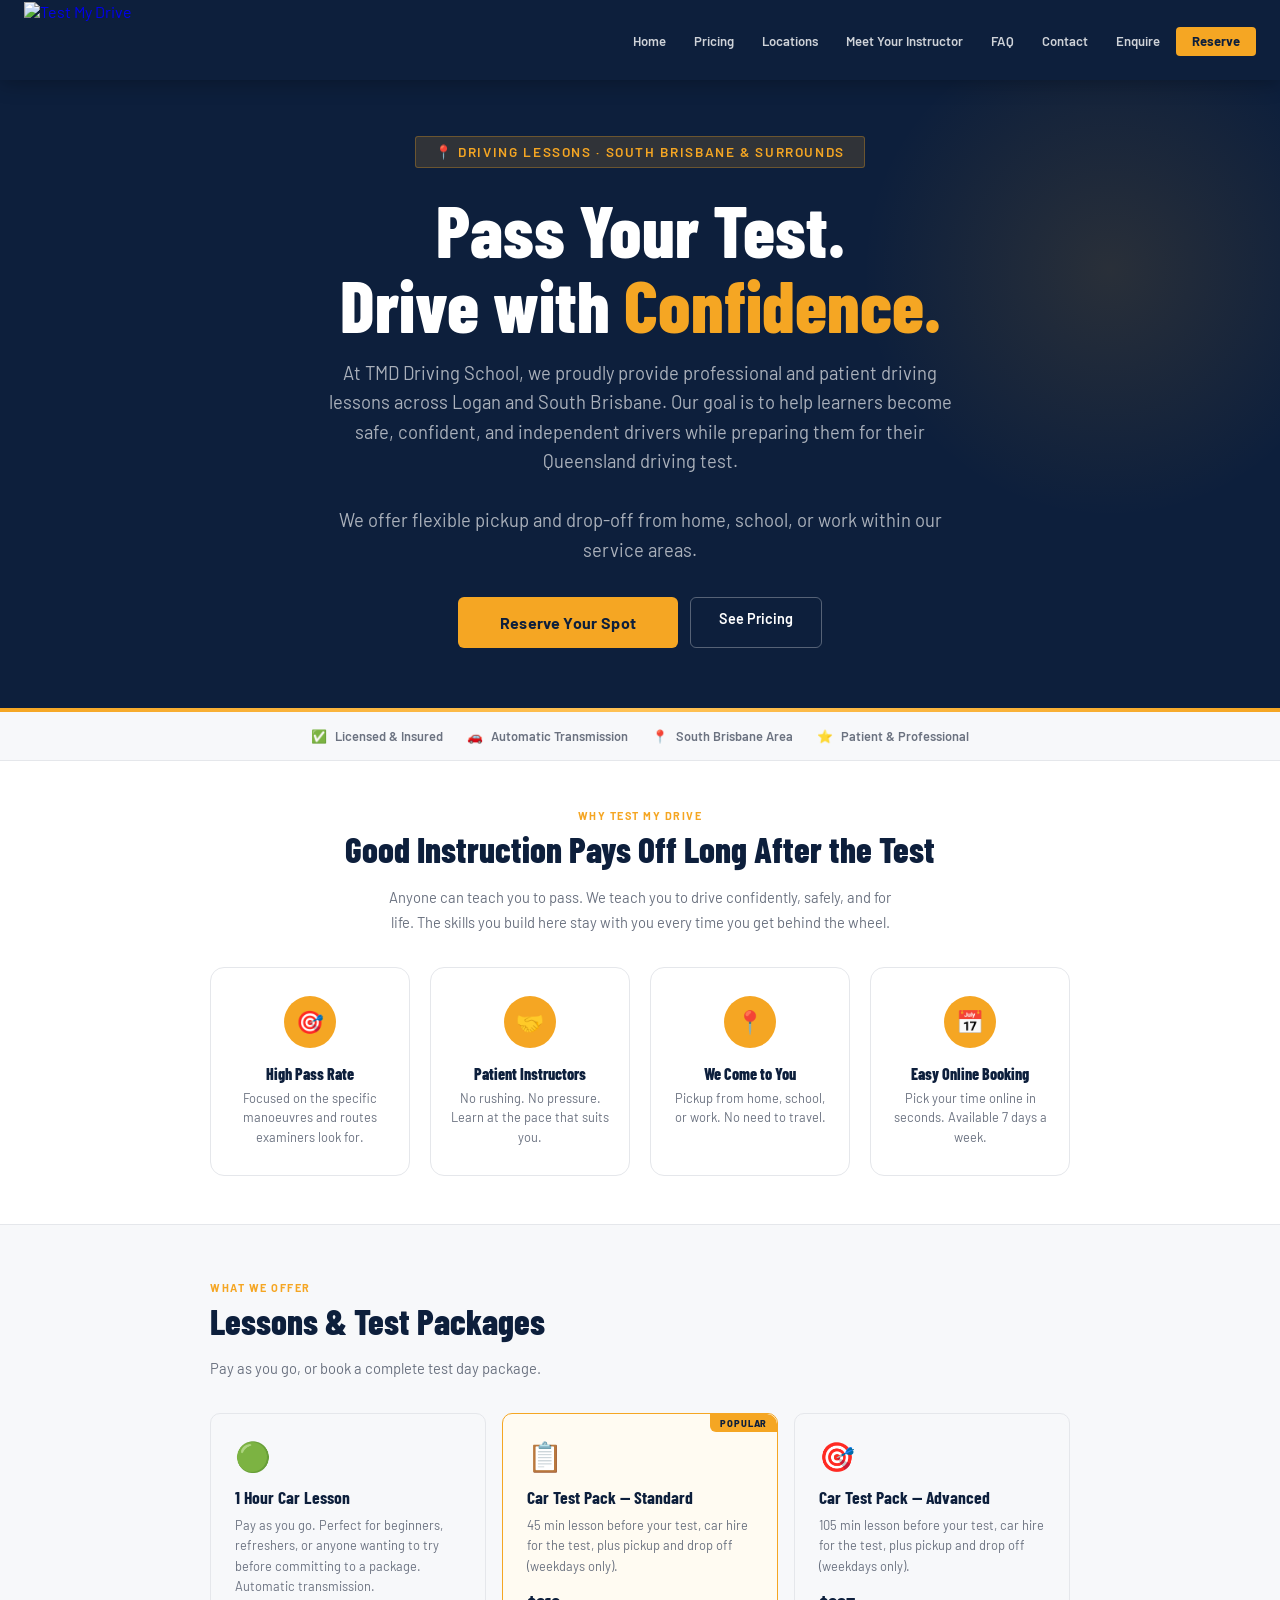
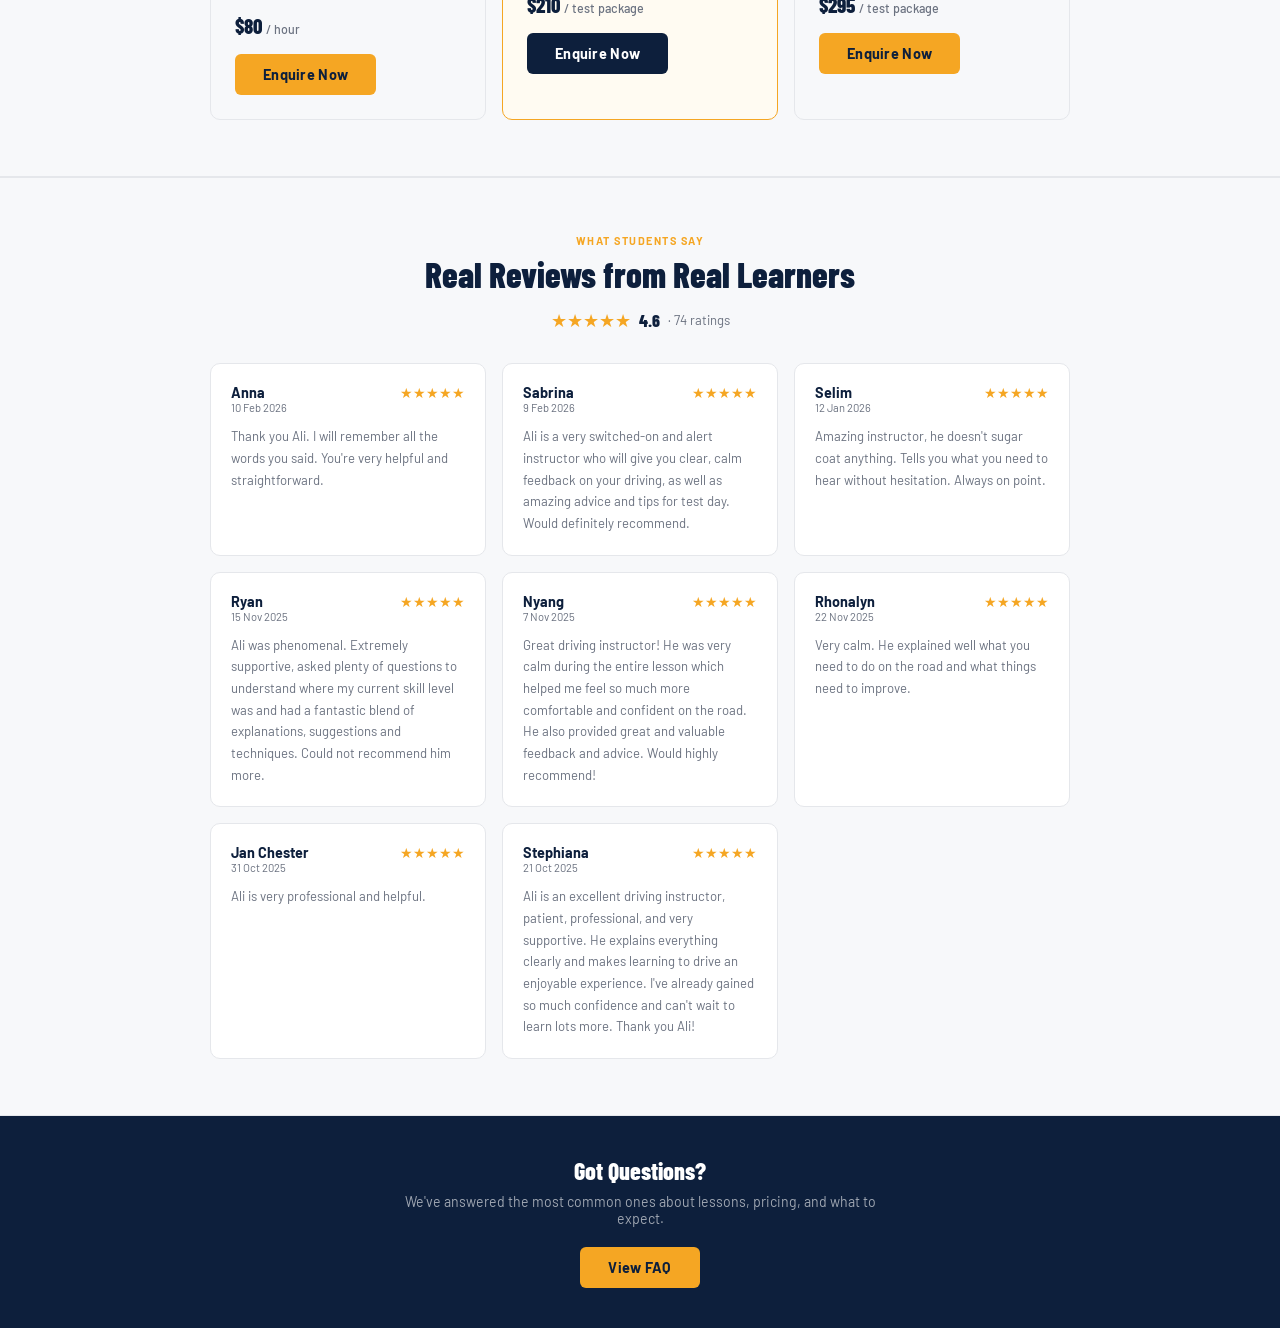
==== commit 25619189: "Update index.html" ====
--- a/index.html
+++ b/index.html
@@ -427,11 +427,11 @@
           </div>
         </a>
 
-        <a href="/cdn-cgi/l/email-protection#6e070008012e1a0b1d1a03170a1c07180b400d0103400f1b" style="display:flex;align-items:center;gap:1.25rem;background:var(--offwhite);border:1.5px solid var(--lightgrey);border-radius:12px;padding:1.5rem;text-decoration:none;transition:all 0.2s;" onmouseover="this.style.borderColor='var(--amber)'" onmouseout="this.style.borderColor='var(--lightgrey)'">
+        <a href="mailto:aliaskariwork786@gmail.com" style="display:flex;align-items:center;gap:1.25rem;background:var(--offwhite);border:1.5px solid var(--lightgrey);border-radius:12px;padding:1.5rem;text-decoration:none;transition:all 0.2s;" onmouseover="this.style.borderColor='var(--amber)'" onmouseout="this.style.borderColor='var(--lightgrey)'">
           <div style="width:48px;height:48px;background:var(--navy);border-radius:50%;display:flex;align-items:center;justify-content:center;font-size:1.3rem;flex-shrink:0;">✉️</div>
           <div>
             <div style="font-size:0.68rem;font-weight:700;letter-spacing:0.1em;text-transform:uppercase;color:var(--grey);margin-bottom:0.2rem;">Email</div>
-            <div style="font-family:var(--condensed);font-size:1.2rem;font-weight:800;color:var(--navy);"><span class="__cf_email__" data-cfemail="1d74737b725d69786e697064796f746b78337e7270337c68">[email&#160;protected]</span></div>
+            <div style="font-family:var(--condensed);font-size:1.2rem;font-weight:800;color:var(--navy);">aliaskariwork786@gmail.com/div>
             <div style="font-size:0.75rem;color:var(--grey);margin-top:0.1rem;">We reply within 24 hours</div>
           </div>
         </a>
@@ -696,7 +696,7 @@
       <!-- LOGAN AREA -->
       <div style="margin-bottom:2.5rem;">
         <div style="font-family:var(--condensed);font-size:1.3rem;font-weight:800;color:var(--navy);margin-bottom:1rem;">
-          <a href="locations/logan-city.html" style="color:var(--navy);text-decoration:none;transition:color 0.2s;" onmouseover="this.style.color='var(--amber)'" onmouseout="this.style.color='var(--navy)'">Logan City <span style="color:var(--amber);font-size:0.85rem;">→</span></a>
+          <a href="locations/logan-city.html" style="color:var(--amber);text-decoration:none;">Logan City</a>
         </div>
         <div style="display:flex;flex-wrap:wrap;gap:0.5rem;">
           <span style="font-size:0.82rem;color:var(--grey);background:var(--offwhite);border:1.5px solid var(--lightgrey);border-radius:20px;padding:0.35rem 1rem;">Logan Central</span>
@@ -723,7 +723,7 @@
       <!-- BROWNS PLAINS -->
       <div style="margin-bottom:2.5rem;">
         <div style="font-family:var(--condensed);font-size:1.3rem;font-weight:800;color:var(--navy);margin-bottom:1rem;">
-          <a href="locations/browns-plains.html" style="color:var(--navy);text-decoration:none;transition:color 0.2s;" onmouseover="this.style.color='var(--amber)'" onmouseout="this.style.color='var(--navy)'">Browns Plains &amp; Park Ridge <span style="color:var(--amber);font-size:0.85rem;">→</span></a>
+          <a href="locations/browns-plains.html" style="color:var(--amber);text-decoration:none;">Browns Plains &amp; Park Ridge</a>
         </div>
         <div style="display:flex;flex-wrap:wrap;gap:0.5rem;">
           <span style="font-size:0.82rem;color:var(--grey);background:var(--offwhite);border:1.5px solid var(--lightgrey);border-radius:20px;padding:0.35rem 1rem;">Browns Plains</span>
@@ -739,7 +739,7 @@
       <!-- SUNNYBANK -->
       <div style="margin-bottom:2.5rem;">
         <div style="font-family:var(--condensed);font-size:1.3rem;font-weight:800;color:var(--navy);margin-bottom:1rem;">
-          <a href="locations/sunnybank.html" style="color:var(--navy);text-decoration:none;transition:color 0.2s;" onmouseover="this.style.color='var(--amber)'" onmouseout="this.style.color='var(--navy)'">Sunnybank &amp; Surrounds <span style="color:var(--amber);font-size:0.85rem;">→</span></a>
+          <a href="locations/sunnybank.html" style="color:var(--amber);text-decoration:none;">Sunnybank &amp; Surrounds</a>
         </div>
         <div style="display:flex;flex-wrap:wrap;gap:0.5rem;">
           <span style="font-size:0.82rem;color:var(--grey);background:var(--offwhite);border:1.5px solid var(--lightgrey);border-radius:20px;padding:0.35rem 1rem;">Sunnybank</span>
@@ -759,7 +759,7 @@
       <!-- CALAMVALE -->
       <div style="margin-bottom:2.5rem;">
         <div style="font-family:var(--condensed);font-size:1.3rem;font-weight:800;color:var(--navy);margin-bottom:1rem;">
-          <a href="locations/forest-lake.html" style="color:var(--navy);text-decoration:none;transition:color 0.2s;" onmouseover="this.style.color='var(--amber)'" onmouseout="this.style.color='var(--navy)'">Calamvale &amp; Forest Lake <span style="color:var(--amber);font-size:0.85rem;">→</span></a>
+          <a href="locations/forest-lake.html" style="color:var(--amber);text-decoration:none;">Calamvale &amp; Forest Lake</a>
         </div>
         <div style="display:flex;flex-wrap:wrap;gap:0.5rem;">
           <span style="font-size:0.82rem;color:var(--grey);background:var(--offwhite);border:1.5px solid var(--lightgrey);border-radius:20px;padding:0.35rem 1rem;">Calamvale</span>
@@ -776,7 +776,7 @@
       <!-- SPRINGWOOD -->
       <div style="margin-bottom:2.5rem;">
         <div style="font-family:var(--condensed);font-size:1.3rem;font-weight:800;color:var(--navy);margin-bottom:1rem;">
-          <a href="locations/springwood.html" style="color:var(--navy);text-decoration:none;transition:color 0.2s;" onmouseover="this.style.color='var(--amber)'" onmouseout="this.style.color='var(--navy)'">Springwood &amp; Underwood <span style="color:var(--amber);font-size:0.85rem;">→</span></a>
+          <a href="locations/springwood.html" style="color:var(--amber);text-decoration:none;">Springwood &amp; Underwood</a>
         </div>
         <div style="display:flex;flex-wrap:wrap;gap:0.5rem;">
           <span style="font-size:0.82rem;color:var(--grey);background:var(--offwhite);border:1.5px solid var(--lightgrey);border-radius:20px;padding:0.35rem 1rem;">Springwood</span>
@@ -794,7 +794,7 @@
       <!-- SOUTH BRISBANE -->
       <div style="margin-bottom:2.5rem;">
         <div style="font-family:var(--condensed);font-size:1.3rem;font-weight:800;color:var(--navy);margin-bottom:1rem;">
-          <a href="locations/moorooka.html" style="color:var(--navy);text-decoration:none;transition:color 0.2s;" onmouseover="this.style.color='var(--amber)'" onmouseout="this.style.color='var(--navy)'">Moorooka &amp; Salisbury <span style="color:var(--amber);font-size:0.85rem;">→</span></a>
+          <a href="locations/moorooka.html" style="color:var(--amber);text-decoration:none;">Moorooka &amp; Salisbury</a>
         </div>
         <div style="display:flex;flex-wrap:wrap;gap:0.5rem;">
           <span style="font-size:0.82rem;color:var(--grey);background:var(--offwhite);border:1.5px solid var(--lightgrey);border-radius:20px;padding:0.35rem 1rem;">Moorooka</span>
@@ -948,11 +948,11 @@
     <div style="border-top:1px solid rgba(255,255,255,0.1);padding-top:1.25rem;margin-bottom:1rem;">
       <p style="font-size:0.68rem;font-weight:700;letter-spacing:0.1em;text-transform:uppercase;color:rgba(255,255,255,0.4);margin-bottom:0.75rem;">Areas We Serve</p>
       <p style="font-size:0.72rem;line-height:2;">
-        <a href="locations/logan-central.html" style="color:rgba(255,255,255,0.55);text-decoration:none;margin:0 0.4rem;">Logan City</a>·
-        <a href="#" onclick="showPage('locations')" style="color:rgba(255,255,255,0.55);text-decoration:none;margin:0 0.4rem;">Browns Plains &amp; Park Ridge</a>·
-        <a href="#" onclick="showPage('locations')" style="color:rgba(255,255,255,0.55);text-decoration:none;margin:0 0.4rem;">Sunnybank &amp; Surrounds</a>·
-        <a href="#" onclick="showPage('locations')" style="color:rgba(255,255,255,0.55);text-decoration:none;margin:0 0.4rem;">Calamvale &amp; Forest Lake</a>·
-        <a href="#" onclick="showPage('locations')" style="color:rgba(255,255,255,0.55);text-decoration:none;margin:0 0.4rem;">Springwood &amp; Underwood</a>·
+        <a href="locations/logan-city.html" style="color:rgba(255,255,255,0.55);text-decoration:none;margin:0 0.4rem;">Logan City</a>·
+        <a href="locations/browns-plains.html" style="color:rgba(255,255,255,0.55);text-decoration:none;margin:0 0.4rem;">Browns Plains &amp; Park Ridge</a>·
+        <a href="locations/sunnybank.html" style="color:rgba(255,255,255,0.55);text-decoration:none;margin:0 0.4rem;">Sunnybank &amp; Surrounds</a>·
+        <a href="locations/forest-lake.html" style="color:rgba(255,255,255,0.55);text-decoration:none;margin:0 0.4rem;">Calamvale &amp; Forest Lake</a>·
+        <a href="locations/springwood.html" style="color:rgba(255,255,255,0.55);text-decoration:none;margin:0 0.4rem;">Springwood &amp; Underwood</a>·
         <a href="#" onclick="showPage('locations')" style="color:rgba(255,255,255,0.55);text-decoration:none;margin:0 0.4rem;">South Brisbane &amp; Surrounds</a>
       </p>
     </div>
@@ -1053,4 +1053,4 @@
   </script>
 
 </body>
-</html>+</html>
--- a/style.css
+++ b/style.css
@@ -194,7 +194,6 @@
   padding: 0 !important;
   min-height: 0 !important;
   display: block !important;
-  line-height: 0;
   margin: 0;
   width: 100%;
 }
@@ -362,12 +361,12 @@
   margin: 1rem 0 1.5rem;
   display: flex;
   flex-direction: column;
-  gap: 0.6rem;
+  gap: 0.75rem;
 }
 .checklist li {
-  display: flex;
-  gap: 0.75rem;
-  align-items: flex-start;
+  display: grid;
+  grid-template-columns: 1rem 1fr;
+  gap: 0 0.75rem;
   font-size: 0.88rem;
   color: var(--grey);
   line-height: 1.6;
@@ -377,8 +376,12 @@
   color: var(--amber);
   font-weight: 800;
   font-size: 0.9rem;
-  flex-shrink: 0;
-  margin-top: 0.1rem;
+  margin-top: 0.15rem;
+}
+.checklist li strong {
+  display: block;
+  color: var(--navy);
+  margin-bottom: 0.1rem;
 }
 
 /* ════════════════════════════════
@@ -691,6 +694,72 @@
   transition: all 0.2s;
 }
 .nearby-link:hover { border-color: var(--amber); color: var(--navy); }
+
+/* ════════════════════════════════
+   LOCATIONS INDEX PAGE
+════════════════════════════════ */
+.loc-region {
+  border-bottom: 1px solid var(--lightgrey);
+  padding: 2rem 0;
+}
+.loc-region:last-of-type { border-bottom: none; }
+
+.loc-region-heading {
+  font-family: var(--condensed);
+  font-size: clamp(1.15rem, 3vw, 1.35rem);
+  font-weight: 800;
+  color: var(--navy);
+  margin-bottom: 0.9rem;
+  line-height: 1.1;
+}
+.loc-region-heading a {
+  color: var(--navy);
+  text-decoration: none;
+  transition: color 0.2s;
+}
+.loc-region-heading a:hover { color: var(--amber); }
+.loc-region-heading a .loc-arrow {
+  display: inline-block;
+  color: var(--amber);
+  font-size: 0.85rem;
+  margin-left: 0.3rem;
+  transition: transform 0.2s;
+}
+.loc-region-heading a:hover .loc-arrow { transform: translateX(3px); }
+
+.loc-pills { display: flex; flex-wrap: wrap; gap: 0.45rem; }
+
+/* inactive pill — no page yet */
+.loc-pill {
+  display: inline-block;
+  font-size: 0.8rem;
+  color: var(--grey);
+  background: var(--white);
+  border: 1px solid var(--lightgrey);
+  border-radius: 20px;
+  padding: 0.3rem 0.85rem;
+  cursor: default;
+  user-select: none;
+}
+
+/* active pill — page is live, acts as a link */
+a.loc-pill--active {
+  display: inline-block;
+  font-size: 0.8rem;
+  font-weight: 700;
+  background: var(--amber);
+  color: var(--navy);
+  border: 1px solid var(--amber);
+  border-radius: 20px;
+  padding: 0.3rem 0.85rem;
+  text-decoration: none;
+  cursor: pointer;
+  transition: background 0.2s, border-color 0.2s;
+}
+a.loc-pill--active:hover {
+  background: var(--amber2);
+  border-color: var(--amber2);
+}
 
 /* ════════════════════════════════
    FOOTER
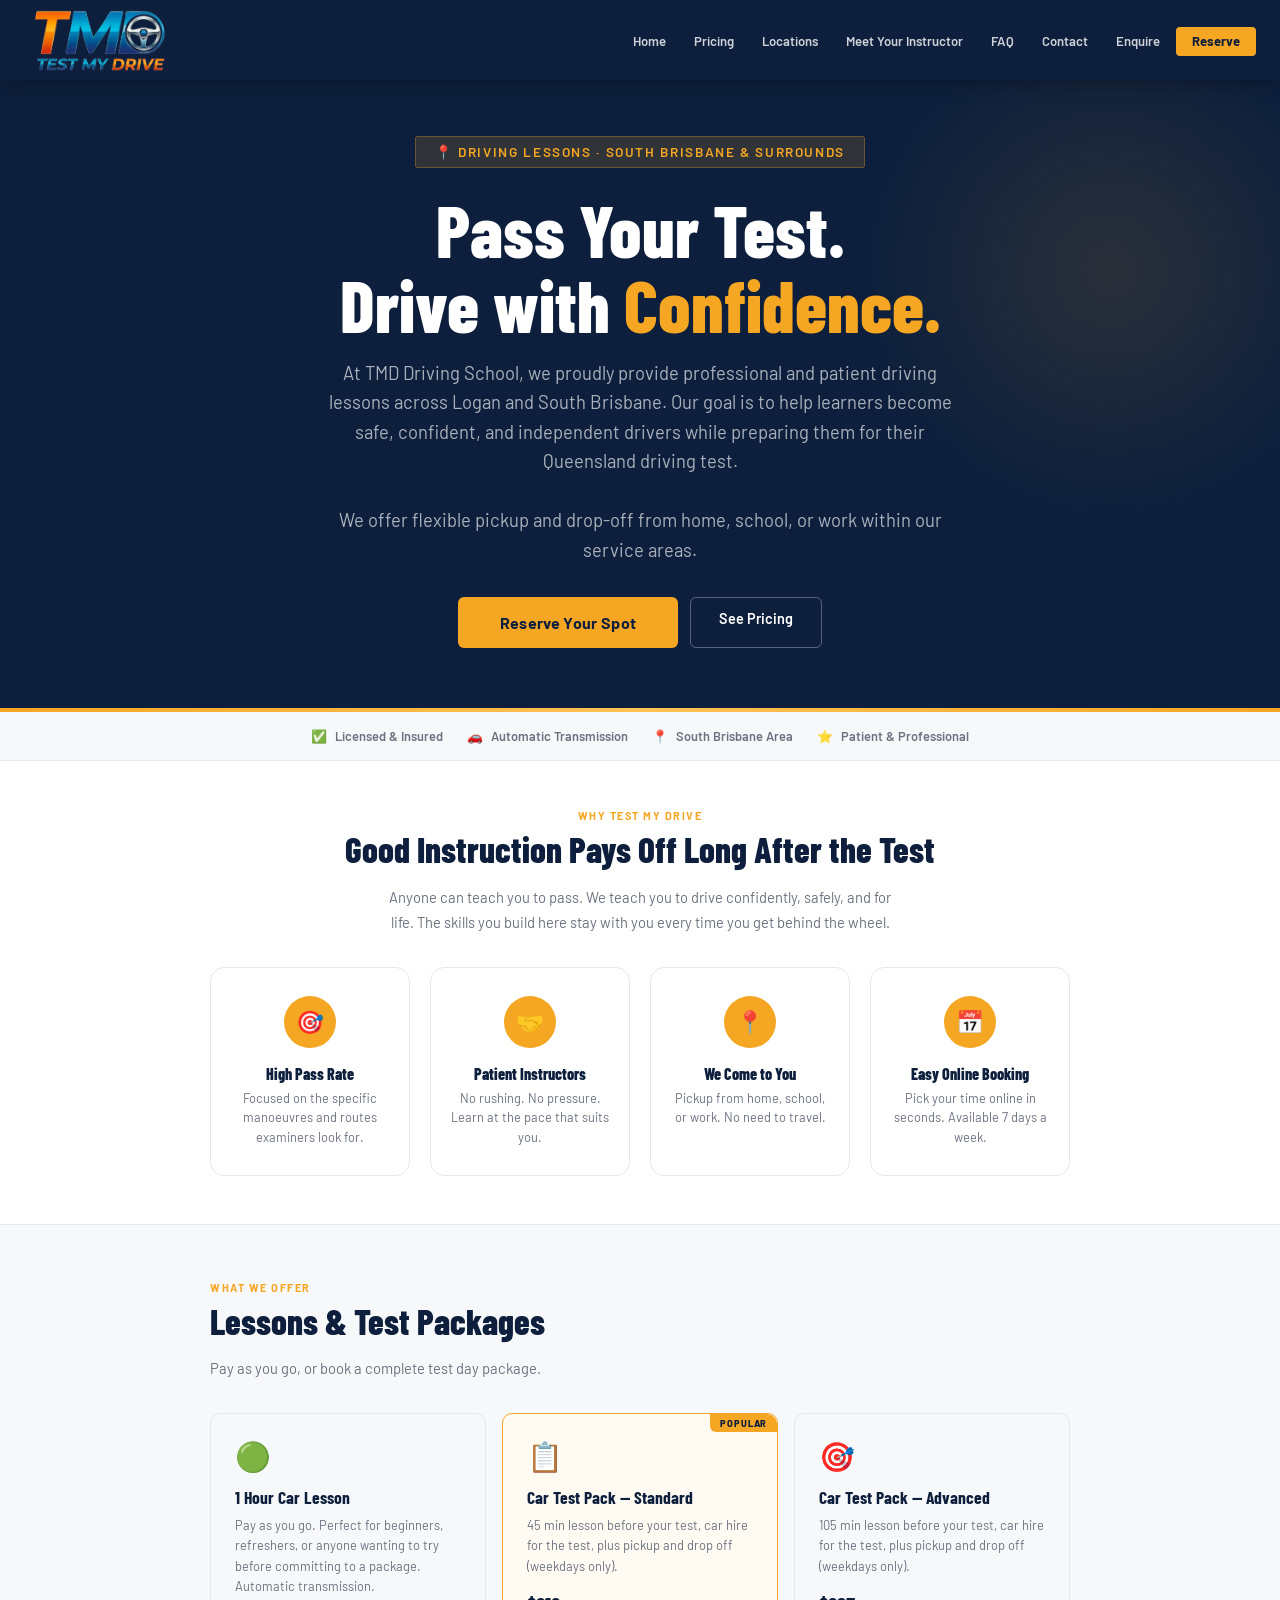
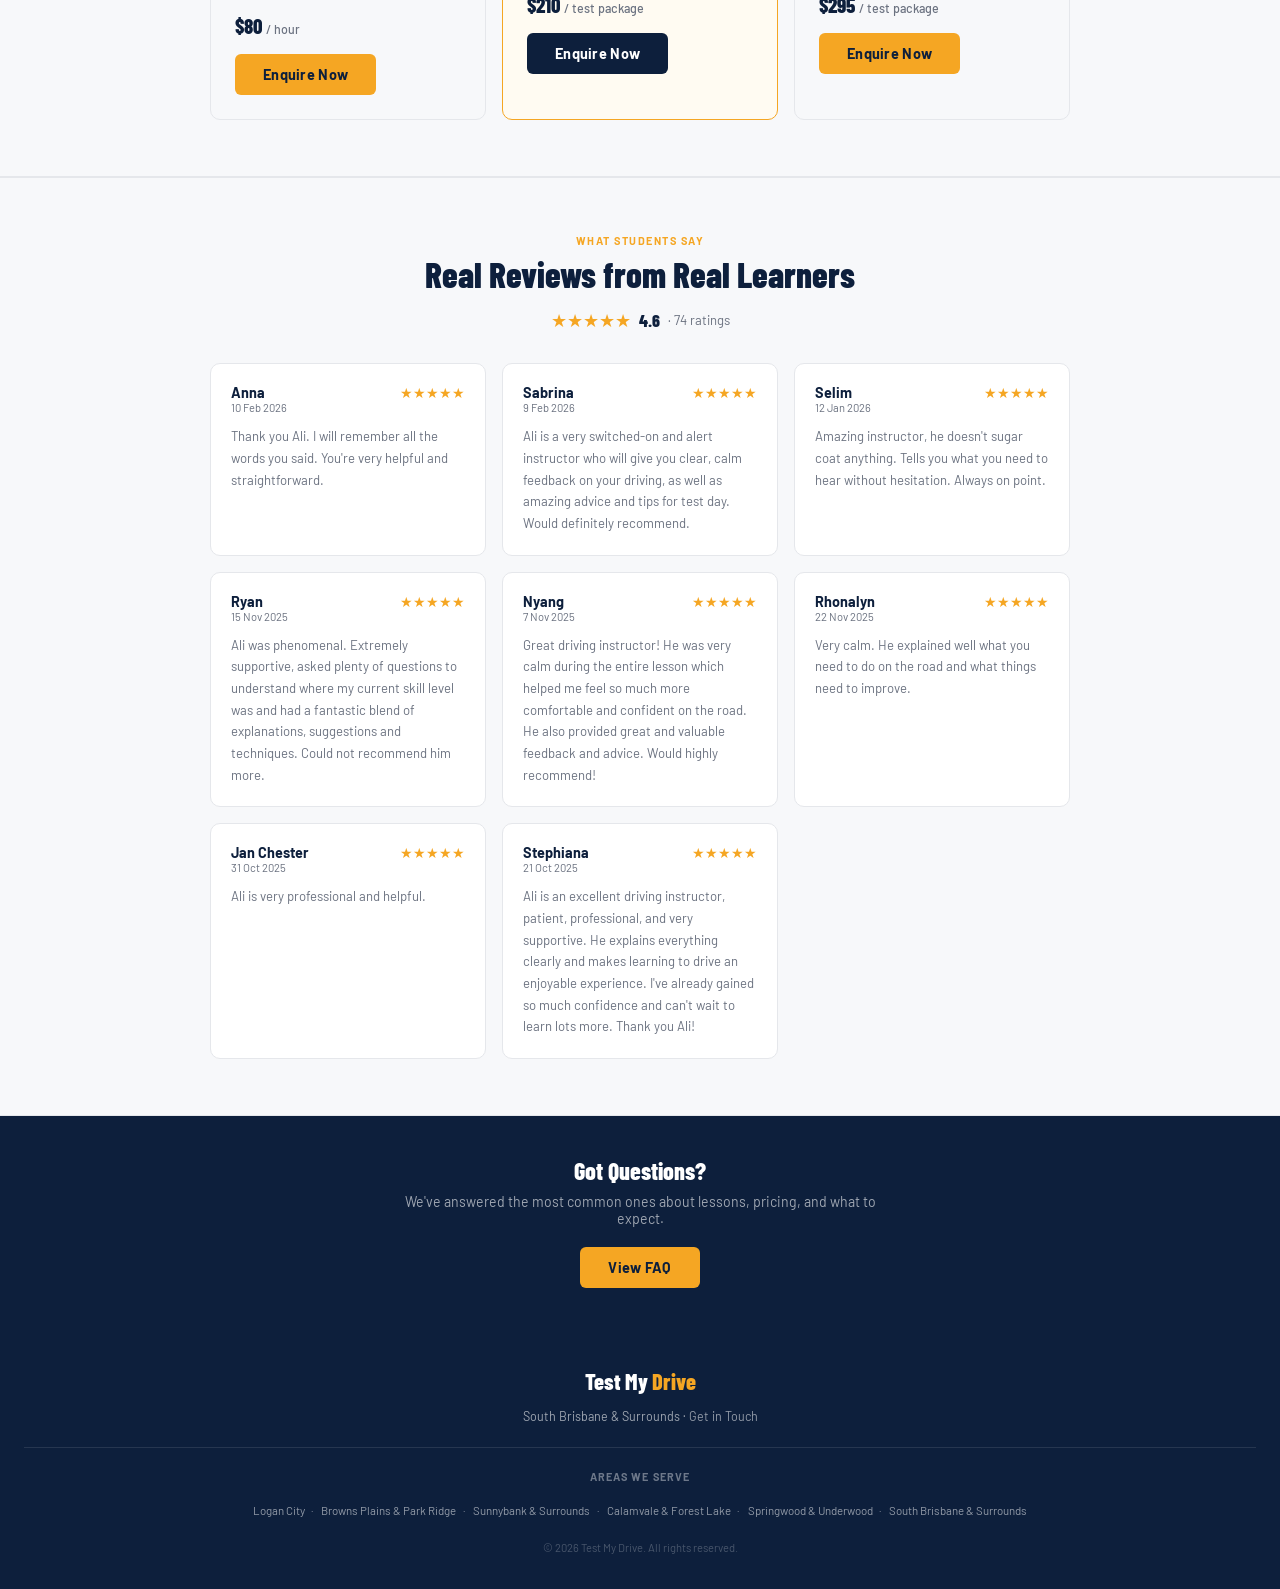
==== commit 3511f70e: "Update index.html" ====
--- a/index.html
+++ b/index.html
@@ -8,7 +8,8 @@
   <meta name="keywords" content="driving lessons south Brisbane, driving instructor south Brisbane, driving school Brisbane, learner driver lessons, test preparation Brisbane, manual driving lessons, Woolloongabba driving instructor, Annerley driving lessons, West End driving school" />
   <meta name="robots" content="index, follow" />
   <link rel="canonical" href="https://www.testmydrive.com.au/" />
-
+  <link rel="icon" href="/favicon.png" type="image/png">
+  
   <!-- Open Graph -->
   <meta property="og:title" content="Test My Drive — Driving Lessons South Brisbane" />
   <meta property="og:description" content="Patient, qualified driving instruction across South Brisbane. Manual and automatic. Book a lesson today." />
@@ -427,14 +428,14 @@
           </div>
         </a>
 
-        <a href="mailto:aliaskariwork786@gmail.com" style="display:flex;align-items:center;gap:1.25rem;background:var(--offwhite);border:1.5px solid var(--lightgrey);border-radius:12px;padding:1.5rem;text-decoration:none;transition:all 0.2s;" onmouseover="this.style.borderColor='var(--amber)'" onmouseout="this.style.borderColor='var(--lightgrey)'">
+        <div style="display:flex;align-items:center;gap:1.25rem;background:var(--offwhite);border:1.5px solid var(--lightgrey);border-radius:12px;padding:1.5rem;">
           <div style="width:48px;height:48px;background:var(--navy);border-radius:50%;display:flex;align-items:center;justify-content:center;font-size:1.3rem;flex-shrink:0;">✉️</div>
           <div>
             <div style="font-size:0.68rem;font-weight:700;letter-spacing:0.1em;text-transform:uppercase;color:var(--grey);margin-bottom:0.2rem;">Email</div>
-            <div style="font-family:var(--condensed);font-size:1.2rem;font-weight:800;color:var(--navy);">aliaskariwork786@gmail.com/div>
+            <div style="font-family:var(--condensed);font-size:1.2rem;font-weight:800;color:var(--navy);">aliaskariwork786@gmail.com</div>
             <div style="font-size:0.75rem;color:var(--grey);margin-top:0.1rem;">We reply within 24 hours</div>
           </div>
-        </a>
+        </div>
 
         <div style="display:flex;align-items:center;gap:1.25rem;background:var(--offwhite);border:1.5px solid var(--lightgrey);border-radius:12px;padding:1.5rem;">
           <div style="width:48px;height:48px;background:var(--navy2);border-radius:50%;display:flex;align-items:center;justify-content:center;font-size:1.3rem;flex-shrink:0;">📍</div>
@@ -452,14 +453,14 @@
         <!-- Map -->
         <div style="margin-top:2rem;border-radius:12px;overflow:hidden;border:1.5px solid var(--lightgrey);">
           <iframe
-            src="https://www.google.com/maps/embed?pb=!1m14!1m12!1m3!1d56246.54!2d153.0200!3d-27.5000!2m3!1f0!2f0!3f0!3m2!1i1024!2i768!4f13.1!5e0!3m2!1sen!2sau!4v1"
+            src="https://www.google.com/maps/embed?pb=!1m14!1m12!1m3!1d180000!2d153.1045!3d-27.6800!2m3!1f0!2f0!3f0!3m2!1i1024!2i768!4f13.1!5e0!3m2!1sen!2sau!4v1"
             width="100%"
             height="300"
             style="border:0;display:block;"
             allowfullscreen=""
             loading="lazy"
             referrerpolicy="no-referrer-when-downgrade"
-            title="Test My Drive service area — South Brisbane"
+            title="Test My Drive service area — Logan & South Brisbane"
           ></iframe>
         </div>
 
@@ -861,7 +862,7 @@
     <div style="width:100%;height:350px;overflow:hidden;">
       <div id="map-logan-central" style="width:100%;height:350px;"></div>
     </div>
-    <script data-cfasync="false" src="/cdn-cgi/scripts/5c5dd728/cloudflare-static/email-decode.min.js"></script><script>
+    <script data-cfasync="false" src="/cdn-cgi/scripts/5c5dd728/cloudflare-static/email-decode.min.js"></script><script data-cfasync="false" src="/cdn-cgi/scripts/5c5dd728/cloudflare-static/email-decode.min.js"></script><script>
       document.addEventListener('DOMContentLoaded', function() {
         var map = L.map('map-logan-central', { zoomControl: true, scrollWheelZoom: false }).setView([-27.6395, 153.1045], 14);
         L.tileLayer('https://{s}.tile.openstreetmap.org/{z}/{x}/{y}.png', {
@@ -1016,11 +1017,11 @@
               form.style.display = 'none';
               document.getElementById('formSuccess').style.display = 'block';
             } else {
-              alert('Something went wrong. Please call us on 0457 277 629 or email info@testmydrive.com.au');
+              alert('Something went wrong. Please call us on 0457 277 629 or email aliaskariwork786@gmail.com');
             }
           })
           .catch(function() {
-            alert('Something went wrong. Please call us on 0457 277 629 or email info@testmydrive.com.au');
+            alert('Something went wrong. Please call us on 0457 277 629 or email aliaskariwork786@gmail.com');
           });
       });
     });
@@ -1043,14 +1044,4 @@
           ? window.scrollY + window.innerHeight >= footer.offsetTop - 80
           : false;
         const show = (isMobile && !nearFooter);
-        btn.style.display = show ? 'block' : 'none';
-        document.body.style.paddingBottom = show ? '64px' : '0';
-      }
-      window.addEventListener('scroll', update, { passive: true });
-      window.addEventListener('resize', update);
-      update();
-    })();
-  </script>
-
-</body>
-</html>
+        btn.style.display = show ? 'block
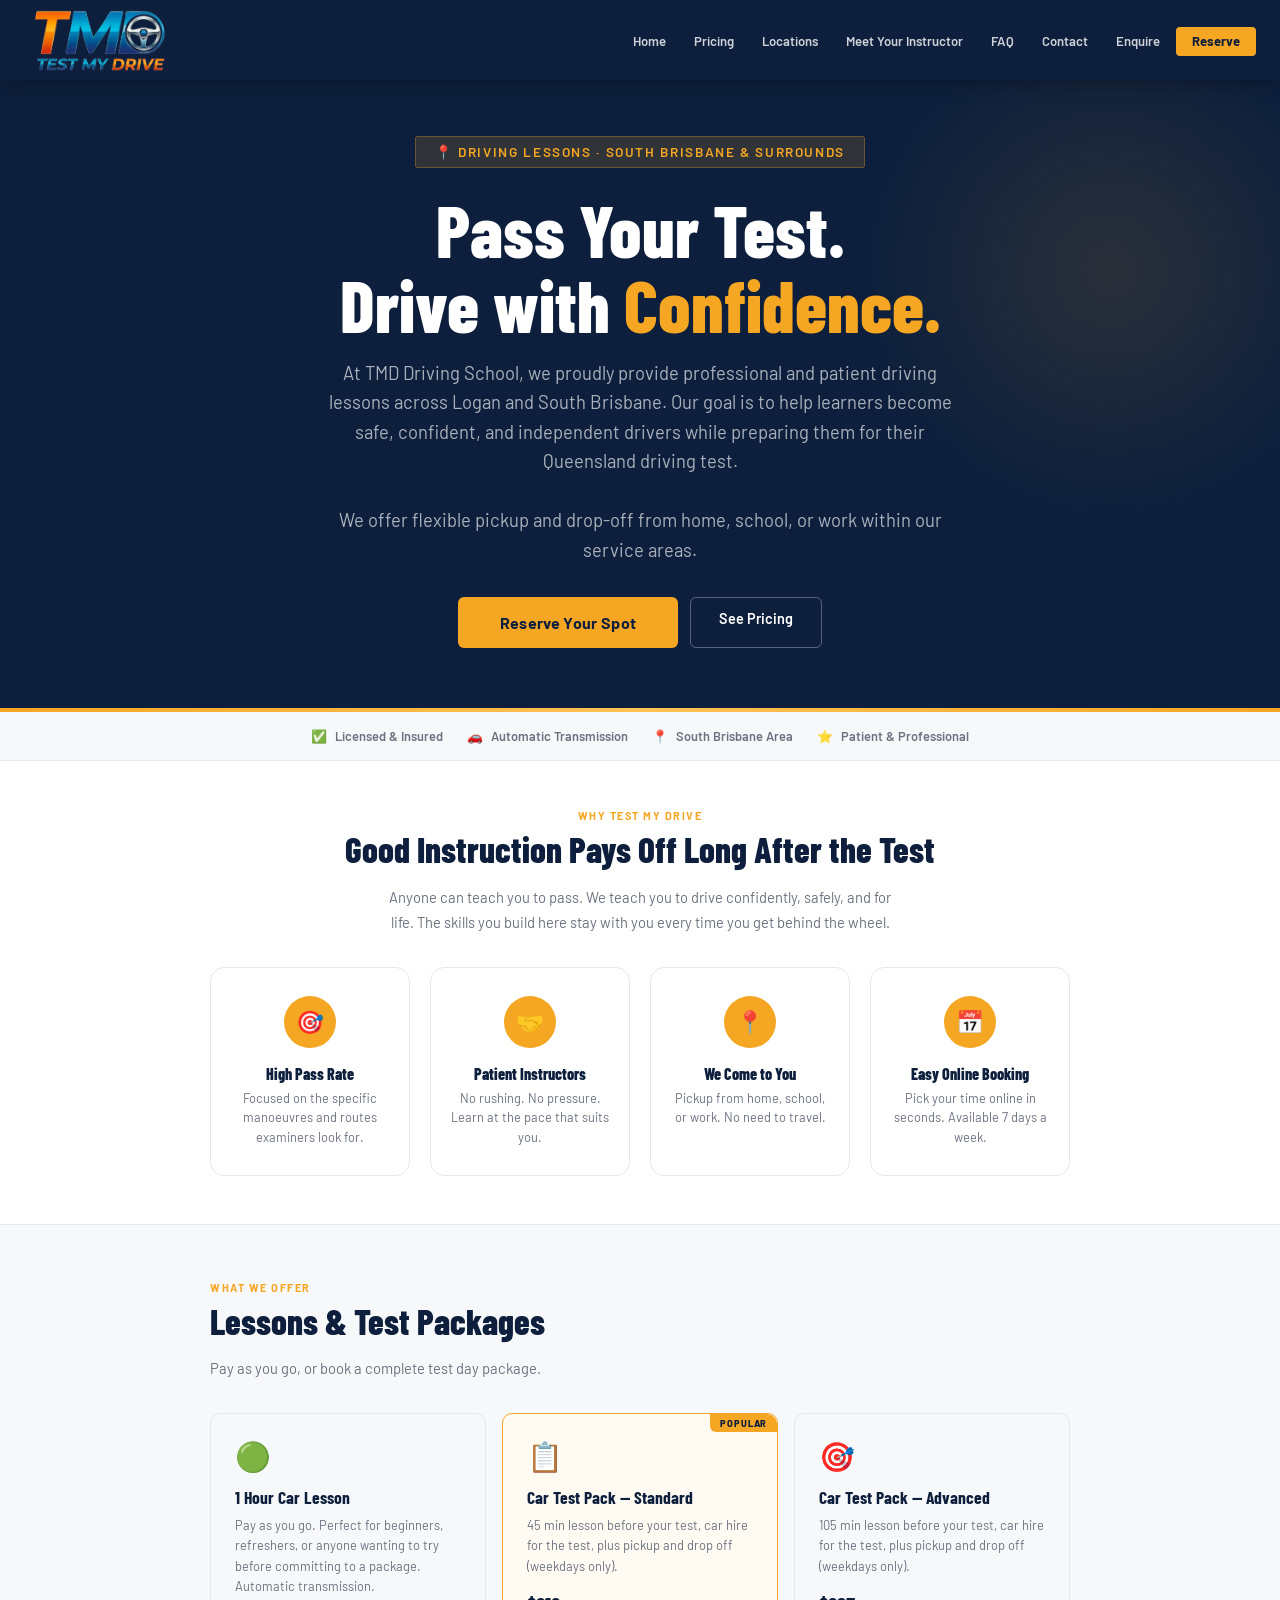
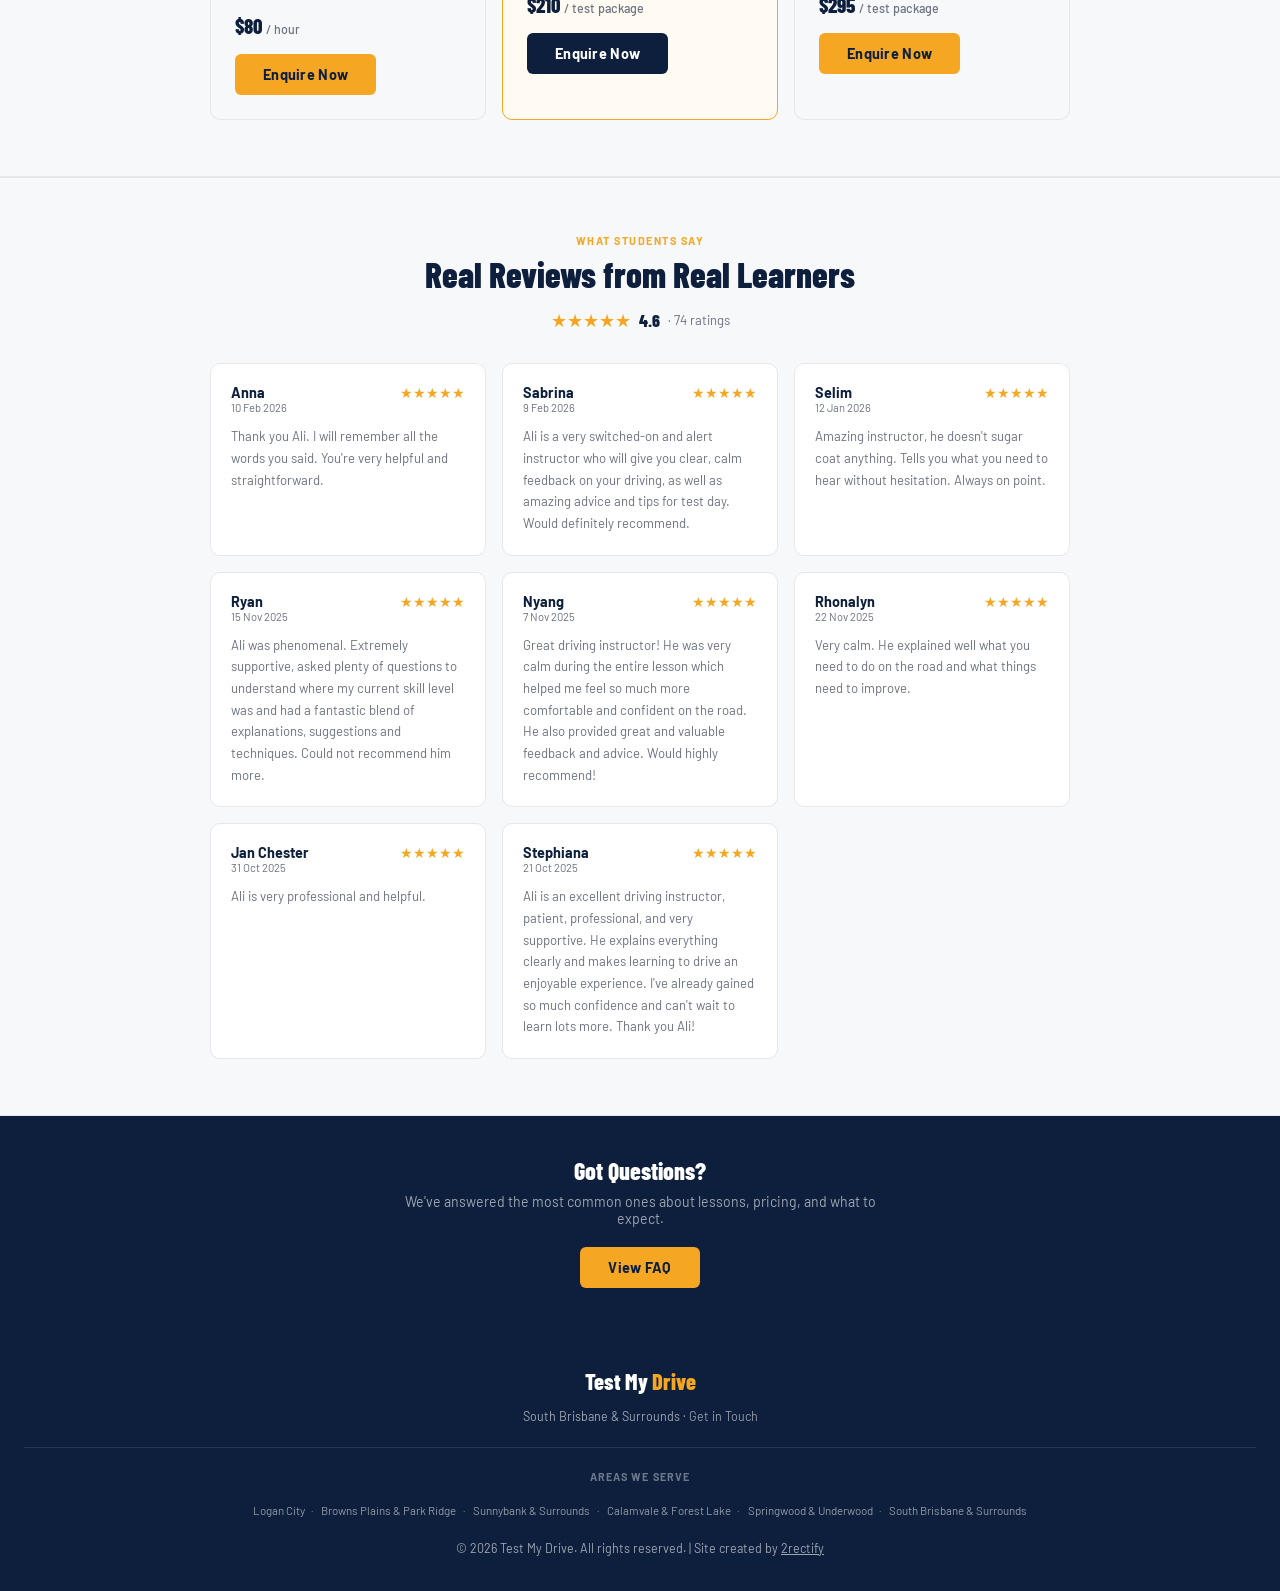
==== commit b9e1aacb: "Update index.html" ====
--- a/index.html
+++ b/index.html
@@ -4,7 +4,7 @@
   <meta charset="UTF-8" />
   <meta name="viewport" content="width=device-width, initial-scale=1.0" />
   <title>Test My Drive — Driving Lessons South Brisbane | Qualified Instructor</title>
-  <meta name="description" content="Driving lessons in South Brisbane, West End, Woolloongabba, Annerley, Moorooka, Greenslopes and surrounds. Patient, qualified instructor. Manual and automatic. Book online today." />
+  <meta name="description" content="At TMD Driving School, we proudly provide professional and patient driving lessons across Logan and South Brisbane. Our goal is to help learners become safe, confident, and independent drivers while preparing them for their Queensland driving test." />
   <meta name="keywords" content="driving lessons south Brisbane, driving instructor south Brisbane, driving school Brisbane, learner driver lessons, test preparation Brisbane, manual driving lessons, Woolloongabba driving instructor, Annerley driving lessons, West End driving school" />
   <meta name="robots" content="index, follow" />
   <link rel="canonical" href="https://www.testmydrive.com.au/" />
@@ -23,22 +23,30 @@
     "@context": "https://schema.org",
     "@type": "DrivingSchool",
     "name": "Test My Drive",
+    "alternateName": "TMD Driving School",
     "url": "https://www.testmydrive.com.au",
-    "description": "Professional driving instruction for learners and adults across South Brisbane and surrounds. Manual and automatic lessons available.",
+    "logo": "https://www.testmydrive.com.au/favicon.png",
+    "description": "At TMD Driving School, we proudly provide professional and patient driving lessons across Logan and South Brisbane. Our goal is to help learners become safe, confident, and independent drivers while preparing them for their Queensland driving test.",
+    "areaServed": [
+      "Logan Central", "Marsden", "Loganlea", "Meadowbrook", "Kingston", 
+      "Waterford", "Waterford West", "Logan Reserve", "Crestmead", "Beenleigh", 
+      "Bethania", "Holmview", "Edens Landing", "Eagleby", "Loganholme", 
+      "Tanah Merah", "Browns Plains", "Park Ridge", "Hillcrest", "Regents Park", 
+      "Boronia Heights", "Heritage Park", "Sunnybank", "Sunnybank Hills", 
+      "Macgregor", "Robertson", "Eight Mile Plains", "Runcorn", "Kuraby", 
+      "Upper Mount Gravatt", "Wishart", "Calamvale", "Forest Lake", "Stretton", 
+      "Drewvale", "Parkinson", "Algester", "Karawatha", "Springwood", 
+      "Underwood", "Slacks Creek", "Daisy Hill", "Shailer Park", "Rochedale", 
+      "Rochedale South", "Moorooka", "Salisbury", "Rocklea", "Coopers Plains", 
+      "Acacia Ridge", "Archerfield", "Larapinta", "Tarragindi", "Nathan"
+    ],
+    "knowsLanguage": ["English", "Urdu", "Hindi", "Dari", "Persian"],
     "address": {
       "@type": "PostalAddress",
-      "addressLocality": "South Brisbane",
+      "addressLocality": "Logan City",
       "addressRegion": "QLD",
       "addressCountry": "AU"
-    },
-    "areaServed": [
-      "South Brisbane", "West End", "Woolloongabba", "Annerley", "Yeronga",
-      "Moorooka", "Salisbury", "Rocklea", "Tarragindi", "Greenslopes",
-      "Holland Park", "Mount Gravatt", "Sunnybank", "Runcorn", "Coopers Plains"
-    ],
-    "priceRange": "$$",
-    "openingHours": "Mo-Su 07:00-19:00",
-    "sameAs": []
+    }
   }
   </script>
 
@@ -957,7 +965,7 @@
         <a href="#" onclick="showPage('locations')" style="color:rgba(255,255,255,0.55);text-decoration:none;margin:0 0.4rem;">South Brisbane &amp; Surrounds</a>
       </p>
     </div>
-    <p style="font-size:0.7rem;opacity:0.4;">© 2026 Test My Drive. All rights reserved.</p>
+    <p>© 2026 Test My Drive. All rights reserved. | Site created by <a href="https://x.com/2rectify" target="_blank" style="color: inherit; text-decoration: underline;">2rectify</a></p>
   </footer>
 
   <script>
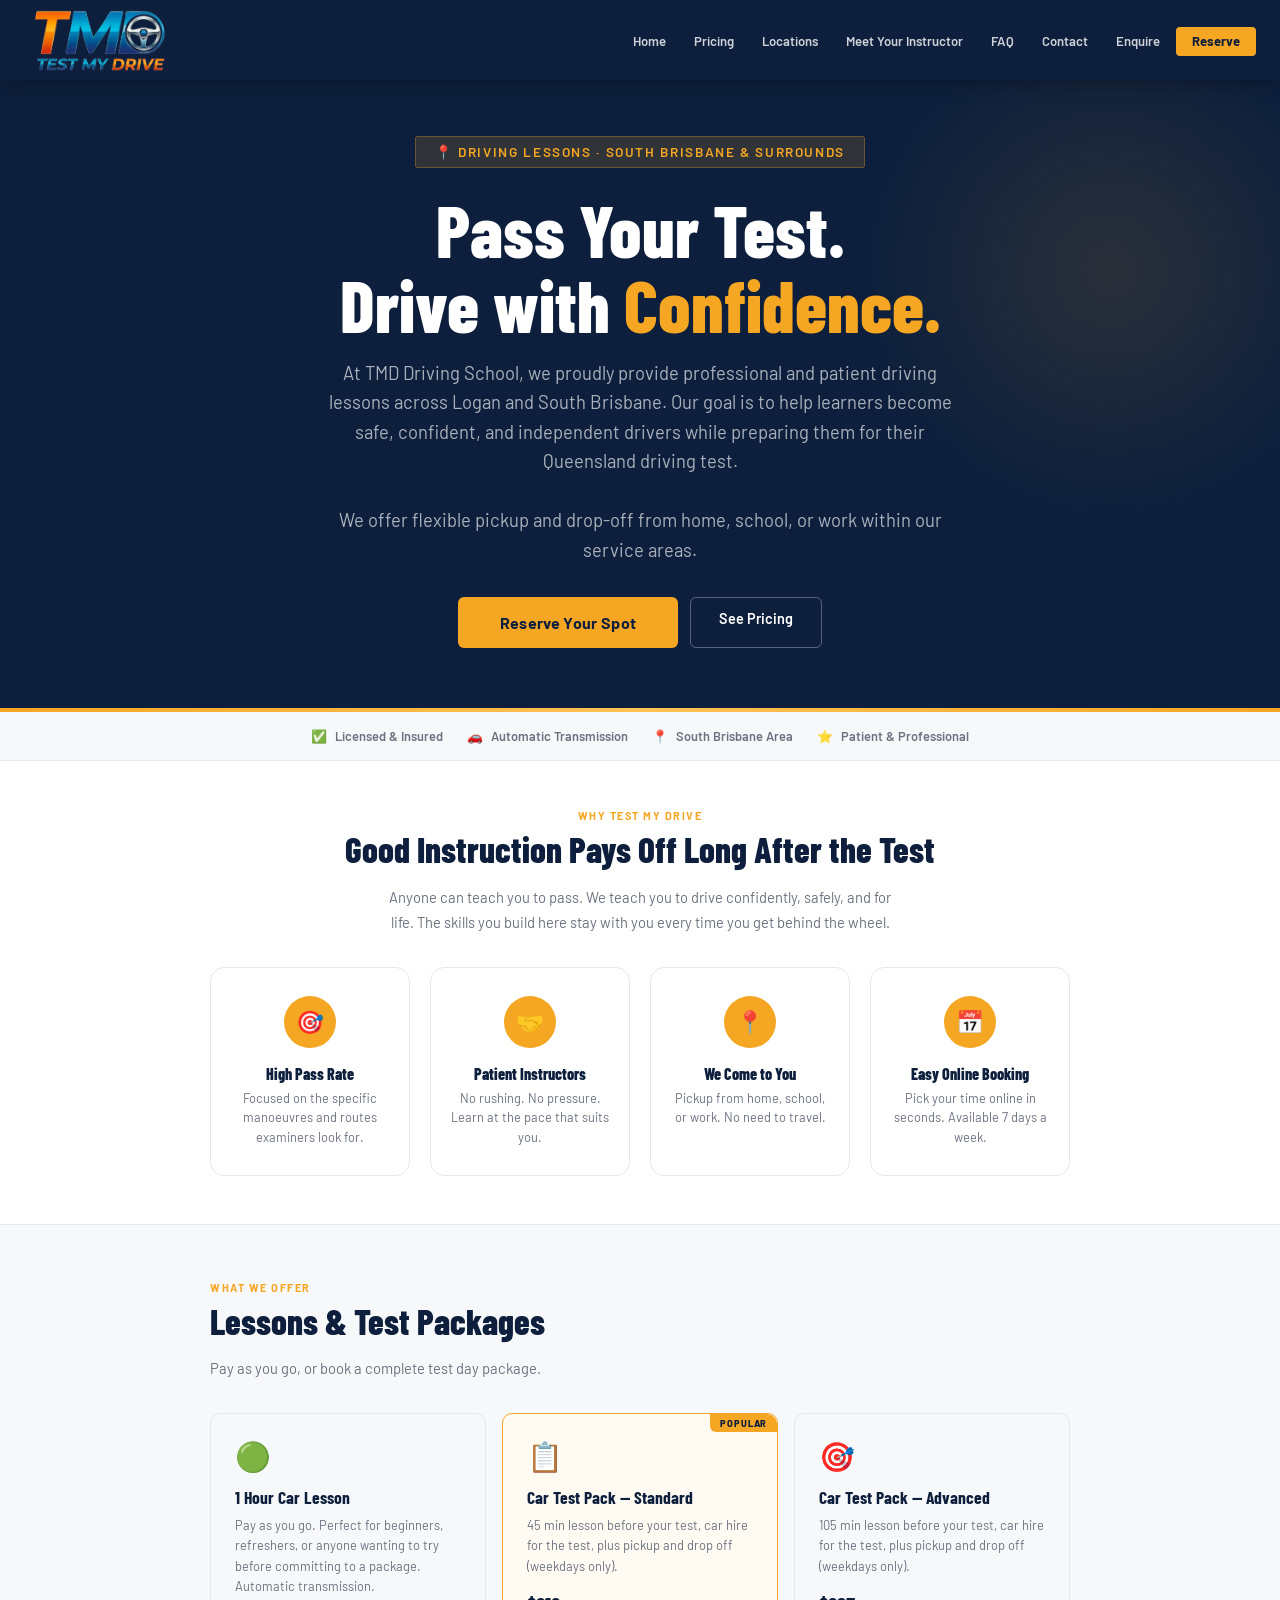
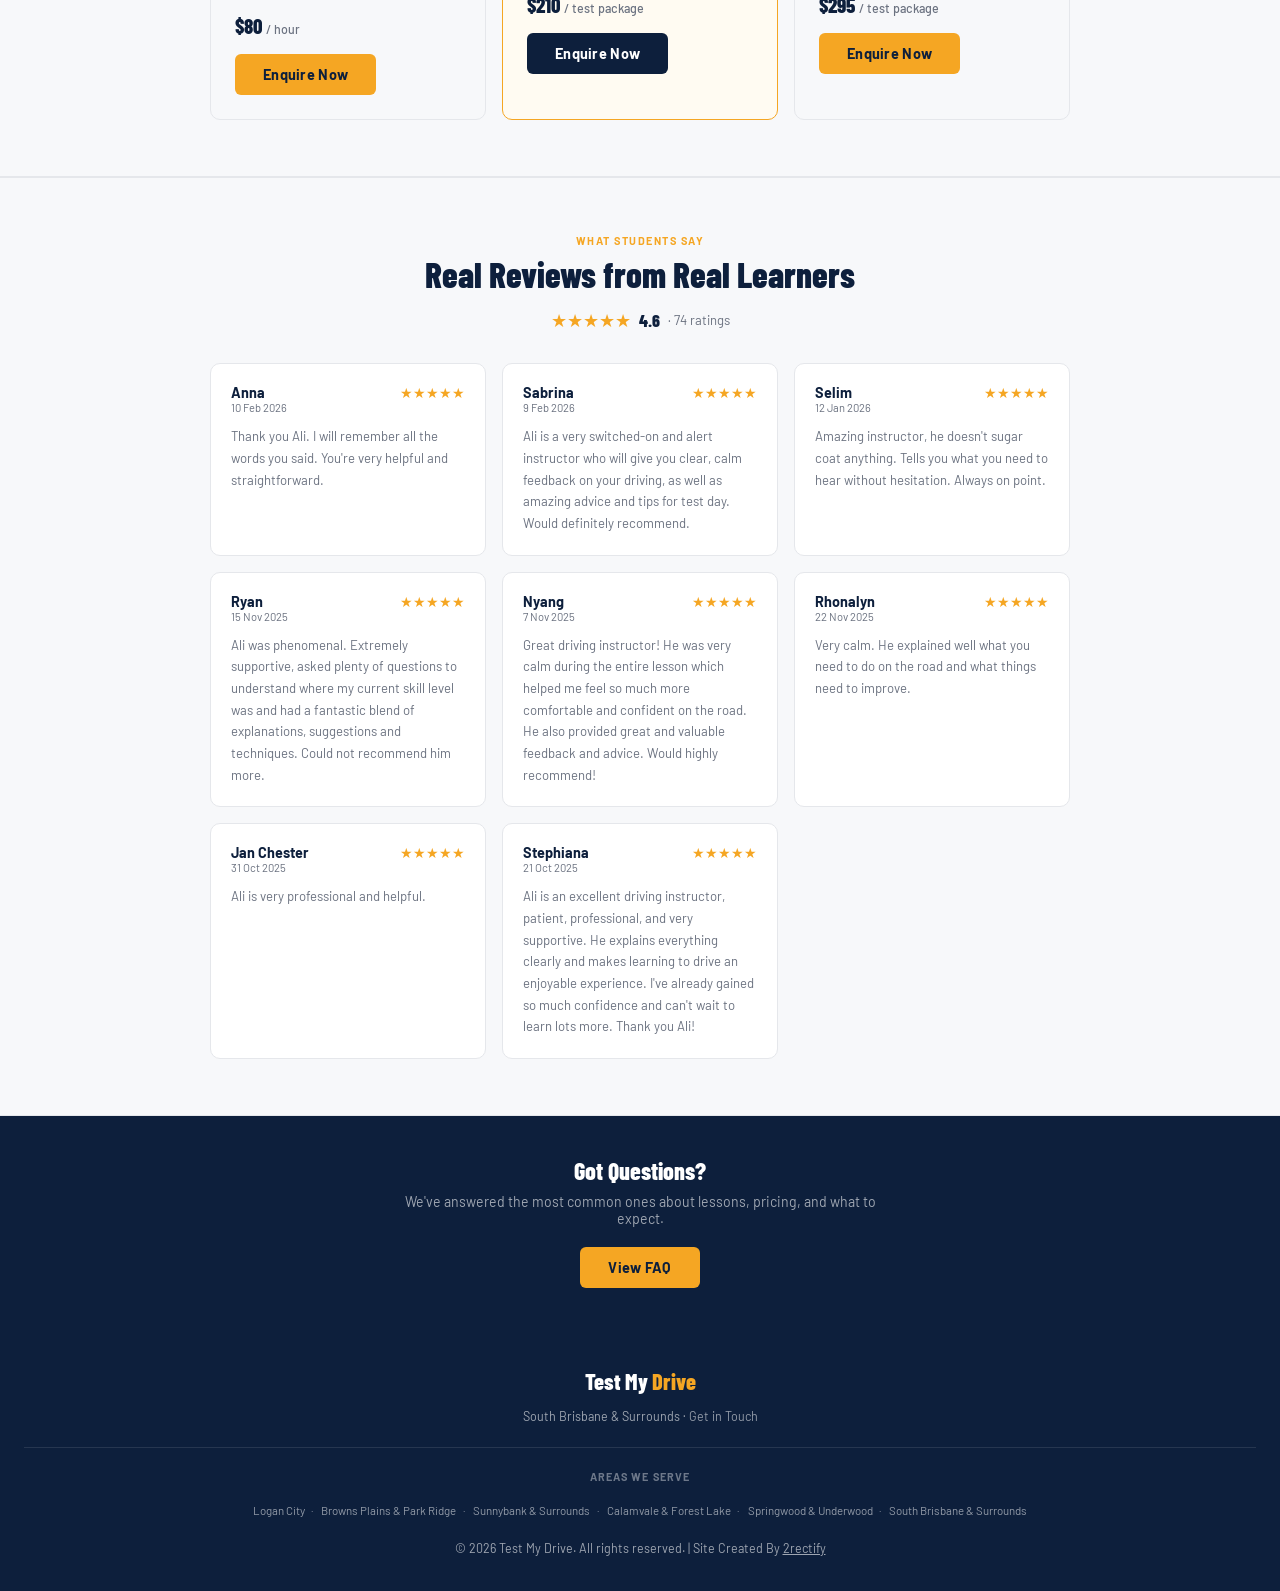
==== commit 8159a484: "Update index.html" ====
--- a/index.html
+++ b/index.html
@@ -965,7 +965,7 @@
         <a href="#" onclick="showPage('locations')" style="color:rgba(255,255,255,0.55);text-decoration:none;margin:0 0.4rem;">South Brisbane &amp; Surrounds</a>
       </p>
     </div>
-    <p>© 2026 Test My Drive. All rights reserved. | Site created by <a href="https://x.com/2rectify" target="_blank" style="color: inherit; text-decoration: underline;">2rectify</a></p>
+    <p>© 2026 Test My Drive. All rights reserved. | Site Created By <a href="https://x.com/2rectify" target="_blank" style="color: inherit; text-decoration: underline;">2rectify</a></p>
   </footer>
 
   <script>
